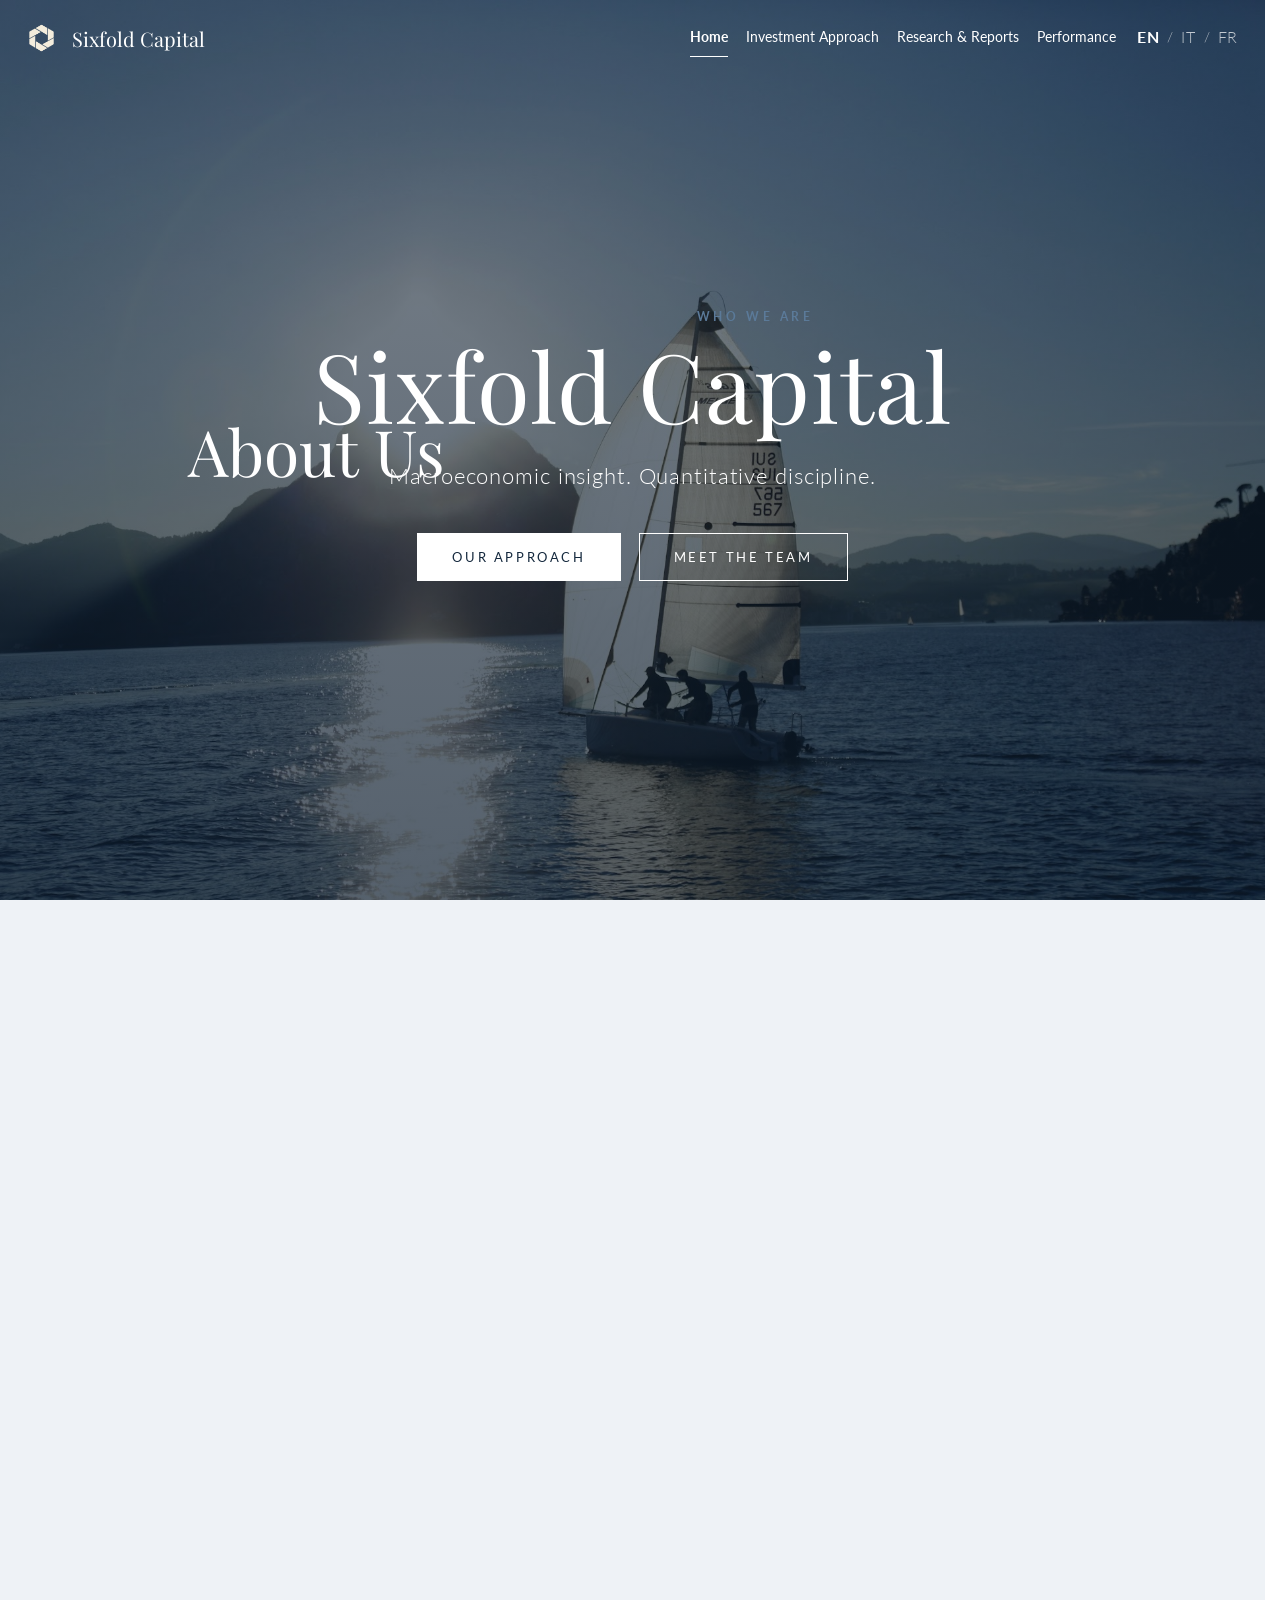
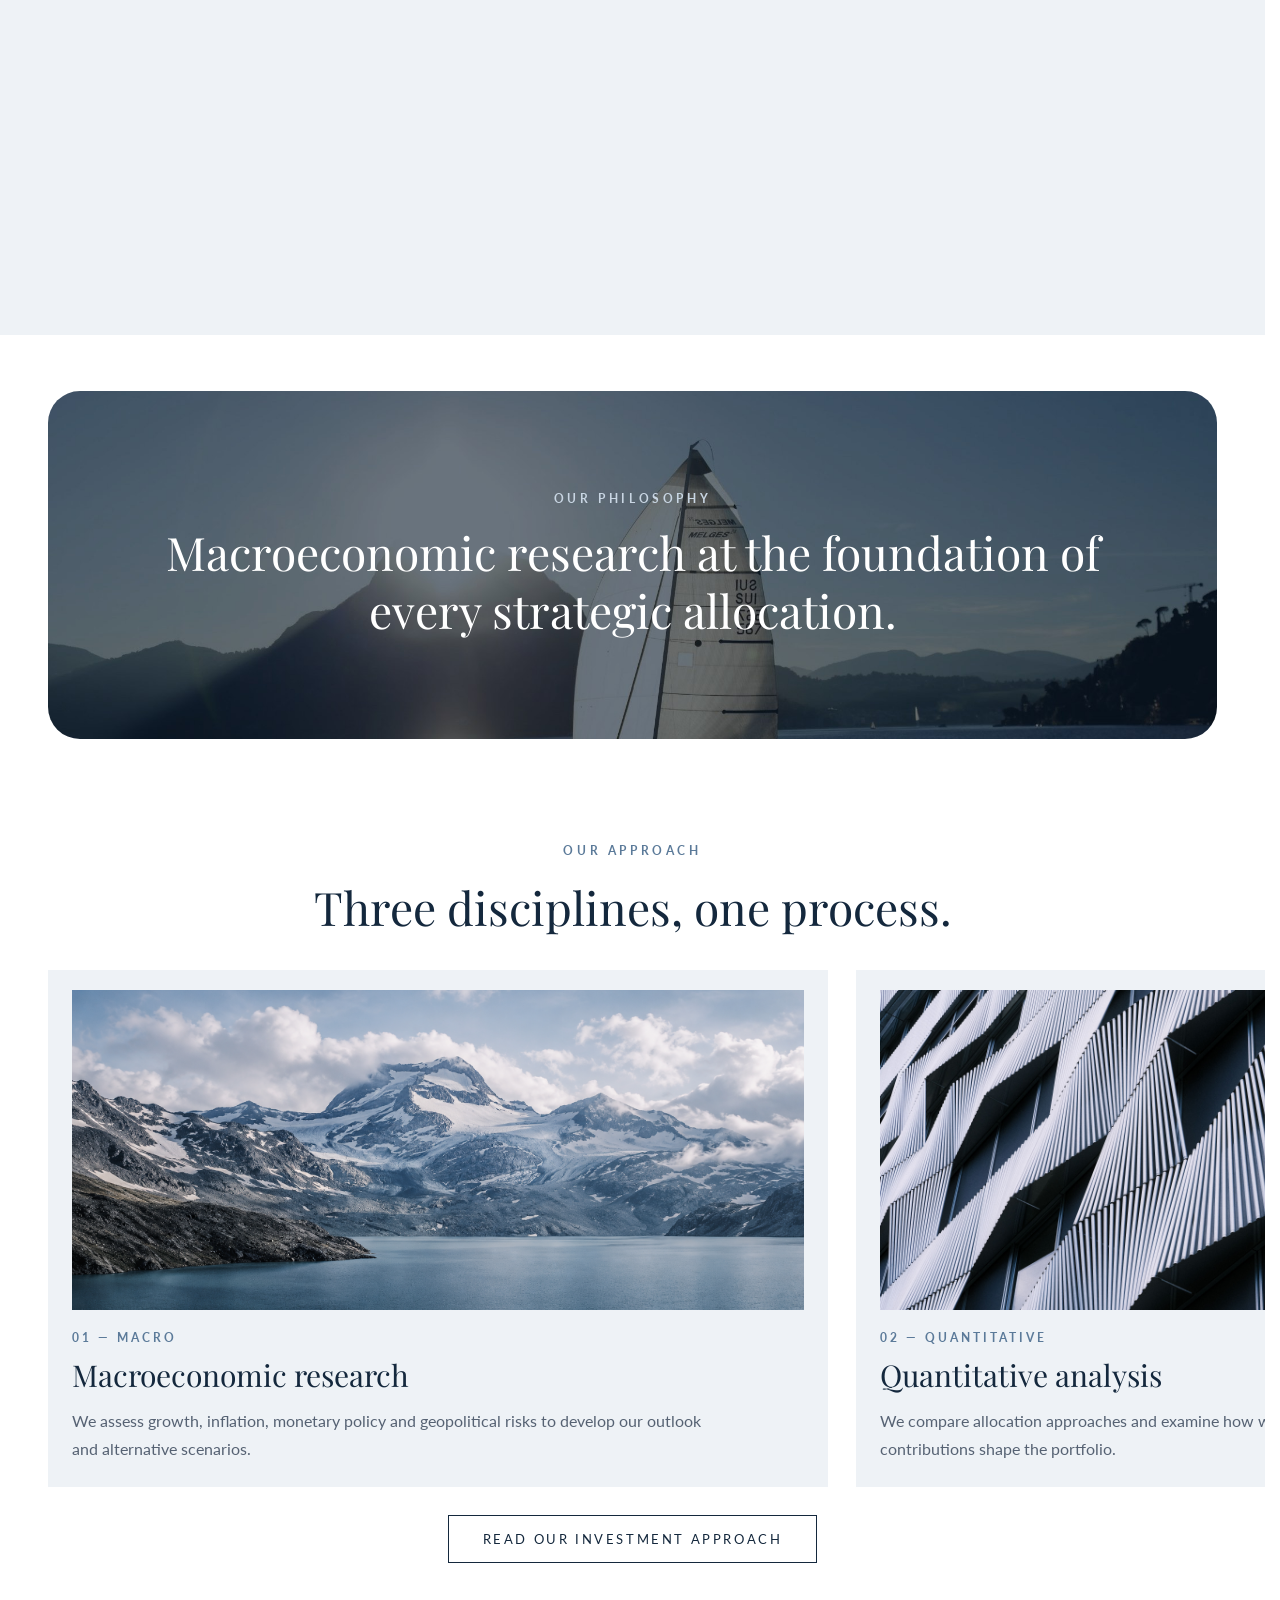
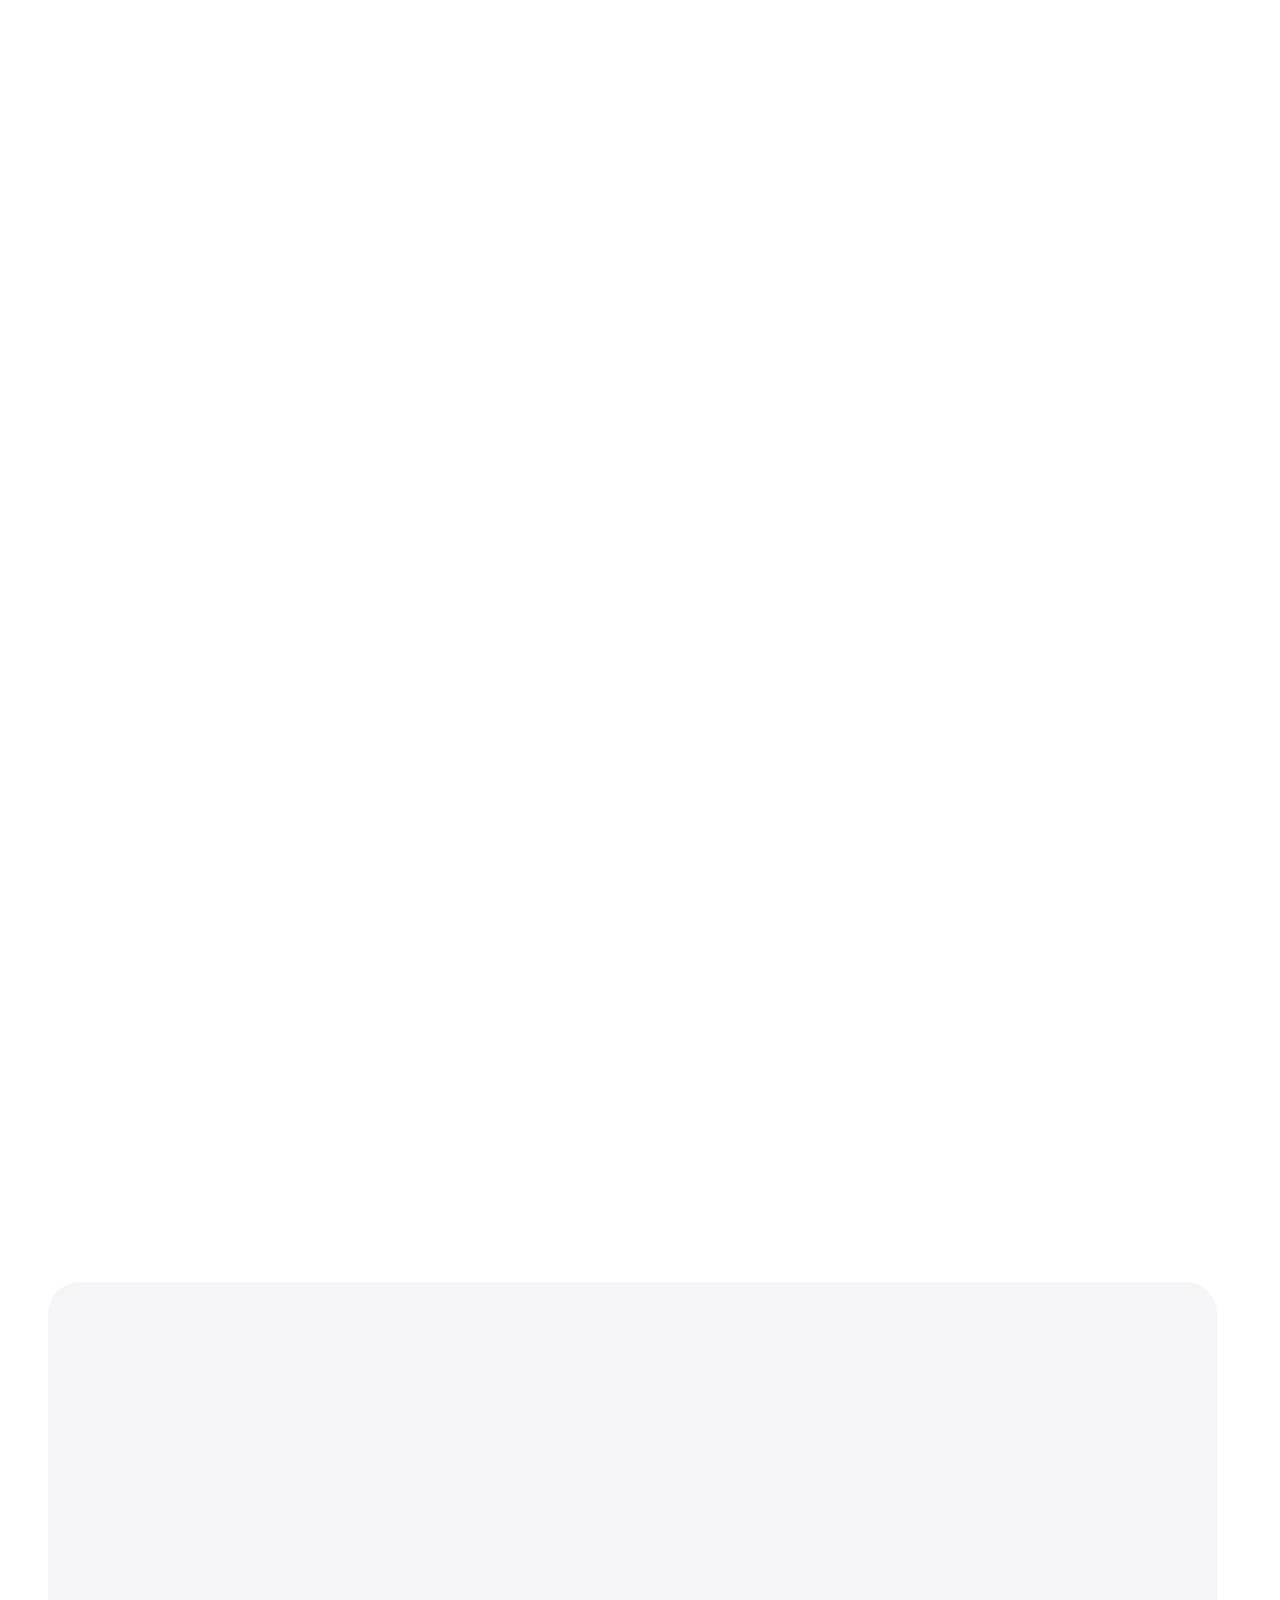
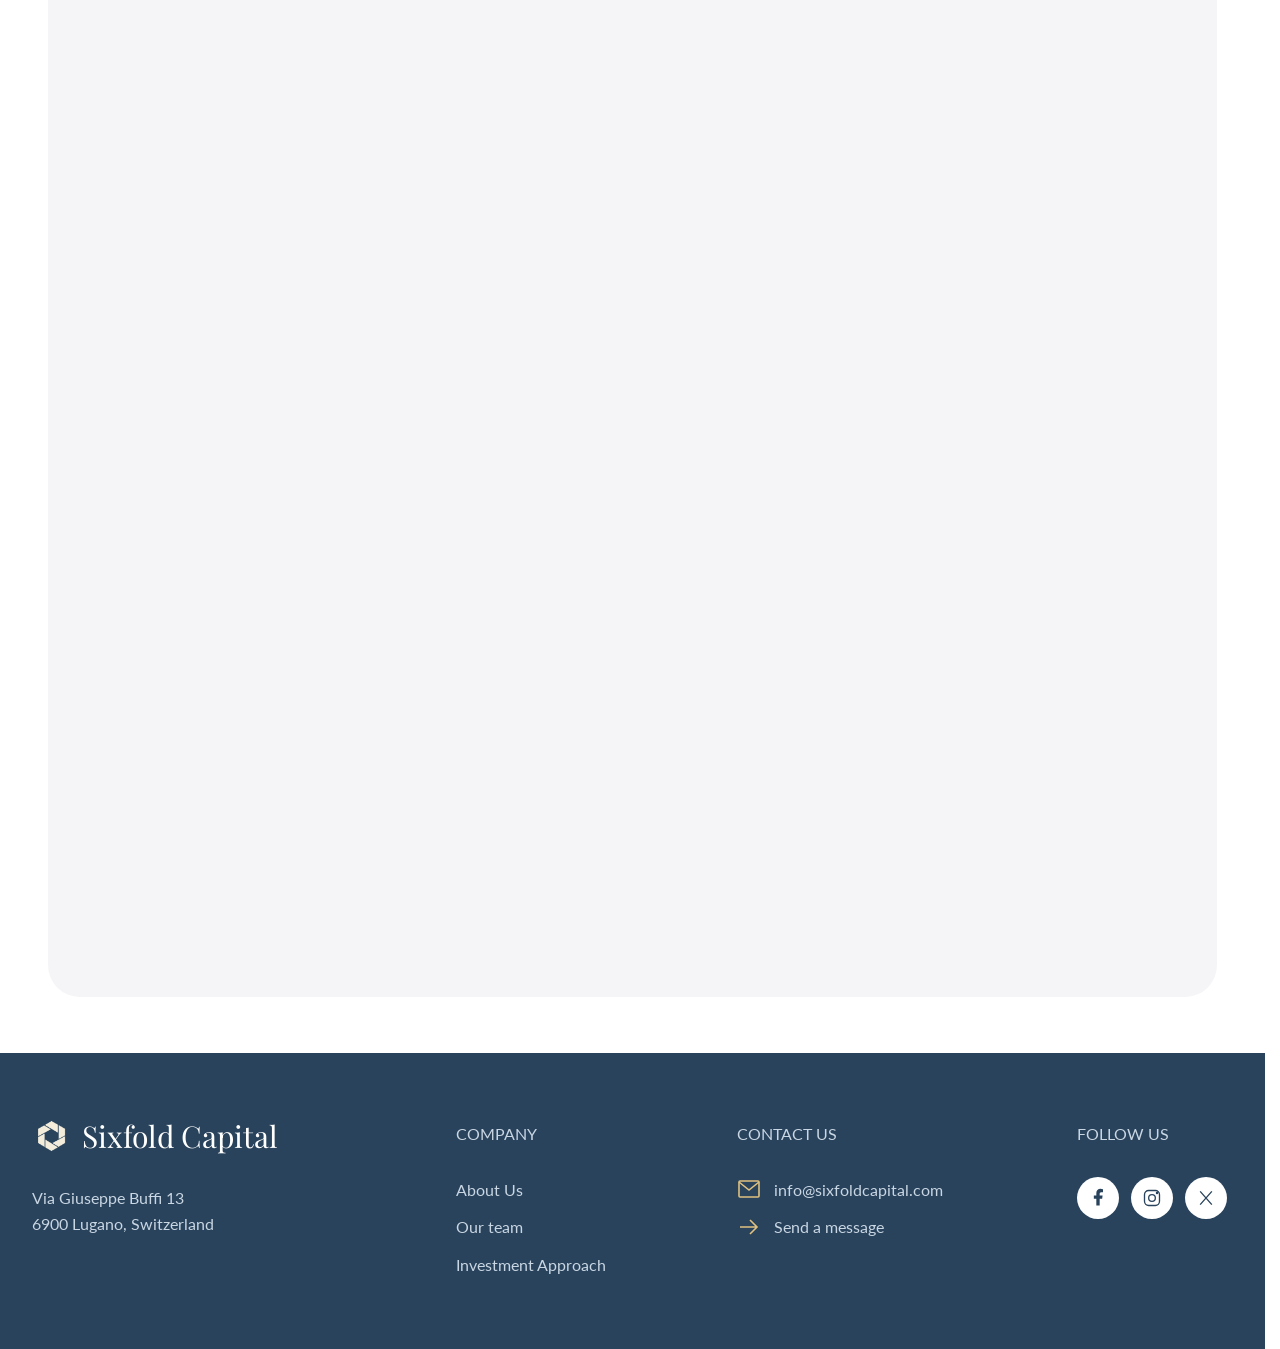
==== index.html @ f977065a "Publish Sixfold Capital website" ====
<!doctype html><html lang="en"><head><title>Sixfold Capital</title><meta charset="utf-8"><meta name="viewport" content="width=device-width,initial-scale=1">
<link href="https://fonts.googleapis.com/css2?family=Playfair+Display:wght@400;500&family=Lato:wght@300;400;700&display=swap" rel="stylesheet">
<style>
:root{--navy:#14283D;--navy2:#0E1E2F;--mist:#EEF2F6;--slate:#5B7A99;--ink:#1d2733;--mute:#566273}
*{box-sizing:border-box;margin:0;padding:0}body{font-family:Lato,sans-serif;color:var(--ink)}
nav{position:absolute;top:0;left:0;right:0;z-index:5;height:76px;display:flex;align-items:center;justify-content:space-between;padding:0 48px;color:#fff}
nav .brand{display:flex;align-items:center;gap:14px;font-family:'Playfair Display';font-size:22px}
nav .brand img{height:34px}
nav ul{display:flex;gap:34px;list-style:none;font-size:15px}nav li.on{font-weight:700;border-bottom:1px solid #fff;padding-bottom:3px}
.hero{height:100vh;min-height:760px;background:linear-gradient(rgba(14,30,47,.55),rgba(14,30,47,.70)),url(photo.jpg) center 60%/cover;display:flex;flex-direction:column;align-items:center;justify-content:center;color:#fff;text-align:center}
.hero h1{font-family:'Playfair Display';font-weight:400;font-size:96px;letter-spacing:.01em}
.hero p{font-size:22px;font-weight:300;margin-top:14px;letter-spacing:.04em}
.hero .btns{margin-top:44px;display:flex;gap:18px}
.btn{border:1px solid #fff;color:#fff;padding:15px 34px;font-size:13px;letter-spacing:.2em;text-transform:uppercase}
.btn.solid{background:#fff;color:var(--navy)}.btn.dark{border-color:var(--navy);color:var(--navy)}
.split{display:grid;grid-template-columns:1fr 1fr;min-height:620px}
.split .img{background:linear-gradient(rgba(14,30,47,.25),rgba(14,30,47,.45)),url(crop-split.jpg) center/cover;display:flex;align-items:center;justify-content:center}
.split .img h2{color:#fff;font-family:'Playfair Display';font-weight:400;font-size:64px}
.split .txt{background:var(--mist);padding:90px 80px;display:flex;flex-direction:column;justify-content:center}
.lead{font-size:22px;line-height:1.6;color:var(--navy)}.body{font-size:17px;line-height:1.8;color:var(--mute);margin-top:22px}
.label{font-size:12px;letter-spacing:.3em;text-transform:uppercase;color:var(--slate);font-weight:700;margin-bottom:18px}
.band{background:url(band-photo.jpg) center/cover;color:#fff;text-align:center;padding:150px 40px}
.band h2{font-family:'Playfair Display';font-weight:400;font-size:52px;max-width:980px;margin:0 auto;line-height:1.25}
.band .label{color:#c9d6e3}
.pillars{padding:120px 48px;text-align:center}
.pillars h2{font-family:'Playfair Display';font-weight:400;font-size:52px;color:var(--navy)}
.grid{display:grid;grid-template-columns:repeat(3,1fr);gap:32px;max-width:1240px;margin:64px auto 0;text-align:left}
.card .ph{aspect-ratio:4/3;background:#d9e1e9;display:flex;align-items:center;justify-content:center;color:#7b8ea3;font-size:13px;letter-spacing:.15em;text-transform:uppercase;border:1px dashed #9fb1c3}
.card .n{margin-top:26px;font-size:12px;letter-spacing:.25em;color:var(--slate);font-weight:700}
.card h3{font-family:'Playfair Display';font-weight:400;font-size:30px;color:var(--navy);margin:10px 0 12px}
.card p{font-size:16px;line-height:1.75;color:var(--mute)}
.team{background:#f5f5f7;padding:120px 48px}
.team h2{font-family:'Playfair Display';font-weight:400;font-size:52px;color:var(--navy);text-align:center}
.team .sub{text-align:center;max-width:760px;margin:20px auto 0;color:var(--mute);font-size:17px;line-height:1.7}
.tgrid{display:grid;grid-template-columns:1fr 1fr;gap:28px;max-width:1240px;margin:64px auto 0}
.m{display:grid;grid-template-columns:44% 56%;background:#29435C;color:#fff;min-height:300px}
.m .p{background:#c9d3dd center 20%/cover;display:flex;align-items:center;justify-content:center;color:#6d8096;font-size:12px;letter-spacing:.15em}
.m .i{padding:34px 30px;display:flex;flex-direction:column}
.m .r{font-size:11px;letter-spacing:.25em;color:#a9bcd0;text-transform:uppercase}
.m h4{font-family:'Playfair Display';font-weight:400;font-size:28px;margin:10px 0 auto}
.m .c{font-size:14px;color:#c9d6e3;line-height:1.8}
footer{background:var(--navy2);color:#9fb0c2;padding:40px 48px;display:flex;justify-content:space-between;font-size:13px}
.m .p.placeholder{background:#dce4ec;color:var(--slate);font-family:'Playfair Display',serif;font-size:46px;letter-spacing:.04em}
.m .c a{color:inherit;text-decoration:none;overflow-wrap:anywhere}
.m .c a:hover,.m .c a:focus-visible{text-decoration:underline}
.m .i{min-width:0}
@media(max-width:900px){.tgrid{grid-template-columns:1fr}}
@media(max-width:480px){.team{padding:64px 20px}.team h2{font-size:36px}.m{grid-template-columns:36% 64%;min-height:230px}.m .i{padding:24px 16px}.m h4{font-size:25px}.m .c{font-size:12px}}
.m h4{margin:10px 0 14px}.m .degree{font-size:15px;line-height:1.6;color:#c9d6e3;margin-bottom:auto;padding-bottom:24px}


.m .p[aria-label="Matteo Buttiglieri"]{position:relative;overflow:hidden}
.m .p[aria-label="Matteo Buttiglieri"]::before{content:"";position:absolute;inset:0;background:inherit;transform:scale(1.04)}

html{scroll-behavior:smooth}
nav a{color:inherit;text-decoration:none;display:inline-block;padding:8px 0;transition:opacity .18s}
nav a:hover{opacity:.75}
nav a:focus-visible,.btn:focus-visible{outline:2px solid currentColor;outline-offset:5px}
.btn{display:inline-block;text-decoration:none;cursor:pointer;transition:background-color .18s,color .18s}
.btn:hover{background:#dce4ec;color:var(--navy);border-color:#dce4ec}
@media(prefers-reduced-motion:reduce){html{scroll-behavior:auto}}
</style><link rel="stylesheet" href="site-shared.css?v=34"></head><body class="home-page">
<nav><div class="brand"><img src="sixfold-symbol-ivory.png">Sixfold Capital</div><ul><li class="on"><a href="#home">Home</a></li><li><a href="investment-approach.html">Investment Approach</a></li><li><a href="research-reports.html">Research &amp; Reports</a></li><li><a href="performance.html">Performance</a></li><li class="language-item"><div class="language-switcher" role="group" aria-label="Language"><button type="button" data-language="en" lang="en" aria-label="English" aria-pressed="true">EN</button><span aria-hidden="true">/</span><button type="button" data-language="it" lang="it" aria-label="Italiano" aria-pressed="false">IT</button><span aria-hidden="true">/</span><button type="button" data-language="fr" lang="fr" aria-label="Français" aria-pressed="false">FR</button></div></li></ul></nav>
<div class="hero" id="home"><h1 class="hero-title">Sixfold Capital</h1><p>Macroeconomic insight. Quantitative discipline.</p><div class="btns"><a class="btn solid" href="#approach">Our approach</a><a class="btn" href="#team">Meet the team</a></div></div>
<div class="split" id="about"><div class="img"><h2>About Us</h2></div><div class="txt"><div class="label">Who we are</div><p class="lead">Sixfold Capital brings together a team of six with a shared commitment to rigorous research and disciplined portfolio construction.</p><p class="body">We combine macroeconomic insight with quantitative analysis to develop a global multi-asset approach. Economic reasoning guides the exposures we consider, while portfolio analysis helps us assess diversification, correlations and contributions to risk.</p></div></div>
<div class="band"><div class="label">Our philosophy</div><h2>Macroeconomic research at the foundation of every strategic allocation.</h2></div>
<div class="pillars" id="approach"><div class="label">Our approach</div><h2>Three disciplines, one process.</h2><div class="grid">
<div class="card"><div class="ph"><img src="macroeconomic-research.png" alt="Snow-covered mountains above an alpine lake" width="1881" height="836" style="object-position:center"></div><div class="n">01 — MACRO</div><h3>Macroeconomic research</h3><p>We assess growth, inflation, monetary policy and geopolitical risks to develop our outlook and alternative scenarios.</p></div>
<div class="card"><div class="ph"><img src="quantitative-analysis.jpg" alt="Geometric lines of a modern building facade" width="6240" height="4160" style="object-position:center"></div><div class="n">02 — QUANTITATIVE</div><h3>Quantitative analysis</h3><p>We compare allocation approaches and examine how weights, correlations and risk contributions shape the portfolio.</p></div>
<div class="card"><div class="ph"><img src="diversification-risk.png" alt="Steel bridge arch and suspension cables against the sky" width="1536" height="1024" style="object-position:center"></div><div class="n">03 — RISK</div><h3>Diversification &amp; risk</h3><p>We evaluate exposures across asset classes and regions, and the conditions in which diversification may weaken.</p></div></div>
<div style="margin-top:56px"><a class="btn dark" href="investment-approach.html">Read our investment approach</a></div></div>
<div class="team" id="team"><div class="label" style="text-align:center">Our team</div><h2>Six perspectives. One discipline.</h2><p class="sub">We work collaboratively across economic research, portfolio construction and risk analysis.</p><div class="tgrid">
<div class="m"><div class="p" role="img" aria-label="Matteo Buttiglieri" style="background-image:url(matteo-buttiglieri.jpg?v=2)"></div><div class="i"><h4>Matteo Buttiglieri</h4><p class="degree">Master in Quantitative Finance</p><div class="c"><a href="mailto:matteo.buttiglieri@usi.ch">matteo.buttiglieri@usi.ch</a><br><a href="https://www.linkedin.com/in/matteo-buttiglieri/" target="_blank" rel="noopener noreferrer" aria-label="Matteo Buttiglieri on LinkedIn (opens in a new tab)">LinkedIn ↗</a></div></div></div>
<div class="m"><div class="p" role="img" aria-label="Mattia Molteni" style="background-image:url(mattia-molteni.jpg)"></div><div class="i"><h4>Mattia Molteni</h4><p class="degree">Master in Quantitative Finance</p><div class="c"><a href="mailto:mattia.molteni@usi.ch">mattia.molteni@usi.ch</a><br><a href="https://www.linkedin.com/in/mattia-molteni-6b993a399/" target="_blank" rel="noopener noreferrer" aria-label="Mattia Molteni on LinkedIn (opens in a new tab)">LinkedIn ↗</a></div></div></div>
<div class="m"><div class="p" role="img" aria-label="Federico Rigoni" style="background-image:url(federico-rigoni.jpg)"></div><div class="i"><h4>Federico Rigoni</h4><p class="degree">Master in Banking and Finance</p><div class="c"><a href="mailto:federico.rigoni@usi.ch">federico.rigoni@usi.ch</a></div></div></div>
<div class="m"><div class="p" role="img" aria-label="Davide Sordelli" style="background-image:url(davide-sordelli.jpg)"></div><div class="i"><h4>Davide Sordelli</h4><p class="degree">Master in Banking and Finance</p><div class="c"><a href="mailto:davide.sordelli@usi.ch">davide.sordelli@usi.ch</a></div></div></div>
<div class="m"><div class="p placeholder" aria-label="Portrait of Elena Trombini to be added"><span>ET</span></div><div class="i"><h4>Elena Trombini</h4><p class="degree">Master in Digital Finance</p><div class="c"><a href="mailto:elena.trombini@usi.ch">elena.trombini@usi.ch</a><br><a href="https://www.linkedin.com/in/elena-trombini-b59a7b319/" target="_blank" rel="noopener noreferrer" aria-label="Elena Trombini on LinkedIn (opens in a new tab)">LinkedIn ↗</a></div></div></div>
<div class="m"><div class="p" role="img" aria-label="Sabrina Virgillito" style="background-image:url(sabrina-virgillito.jpg)"></div><div class="i"><h4>Sabrina Virgillito</h4><p class="degree">Master in Quantitative Finance</p><div class="c"><a href="mailto:sabrina.virgillito@usi.ch">sabrina.virgillito@usi.ch</a><br><a href="https://www.linkedin.com/in/sabrina-virgillito-b2337025b/" target="_blank" rel="noopener noreferrer" aria-label="Sabrina Virgillito on LinkedIn (opens in a new tab)">LinkedIn ↗</a></div></div></div>
</div></div>
<footer class="site-footer"><div class="footer-identity"><div class="footer-brand"><img src="sixfold-symbol-ivory.png" alt="" width="38" height="38"><span>Sixfold Capital</span></div><p>Via Giuseppe Buffi 13<br>6900 Lugano, Switzerland</p></div><div class="footer-company"><h2>Company</h2><ul><li><a href="index.html#about">About Us</a></li><li><a href="index.html#team">Our team</a></li><li><a href="investment-approach.html">Investment Approach</a></li></ul></div><div class="footer-contact"><h2>Contact us</h2><ul><li><a href="mailto:info@sixfoldcapital.com"><svg viewBox="0 0 24 24" aria-hidden="true" fill="none" stroke="currentColor" stroke-width="1.6"><rect x="2" y="4" width="20" height="16" rx="1"/><path d="m2 5 10 8L22 5"/></svg><span>info@sixfoldcapital.com</span></a></li><li><a href="contact.html"><svg viewBox="0 0 24 24" aria-hidden="true" fill="none" stroke="currentColor" stroke-width="1.6"><path d="M3 12h17m-7-7 7 7-7 7"/></svg><span>Send a message</span></a></li></ul></div><div class="footer-socials"><h2>Follow us</h2><div class="social-links"><a href="https://www.facebook.com/" target="_blank" rel="noopener noreferrer" aria-label="Facebook"><svg viewBox="0 0 24 24" aria-hidden="true" fill="currentColor"><path d="M14 21v-8h3l.5-4H14V7c0-1 .3-2 2-2h2V1.4A26 26 0 0 0 15 1c-3 0-5 2-5 5v3H7v4h3v8z"/></svg></a><a href="https://www.instagram.com/" target="_blank" rel="noopener noreferrer" aria-label="Instagram"><svg viewBox="0 0 24 24" aria-hidden="true" fill="none" stroke="currentColor" stroke-width="1.6"><rect x="3" y="3" width="18" height="18" rx="5"/><circle cx="12" cy="12" r="4"/><circle cx="18" cy="6" r=".7" fill="currentColor"/></svg></a><a href="https://x.com/" target="_blank" rel="noopener noreferrer" aria-label="X"><svg viewBox="0 0 24 24" aria-hidden="true" fill="none" stroke="currentColor" stroke-width="1.6"><path d="m5 4 14 16M19 4 5 20"/></svg></a></div></div></footer>
<script src="navigation.js?v=10" defer></script><script src="hero-morph.js?v=4" defer></script><script src="approach-scroll.js?v=5" defer></script><script src="languages.js?v=3" defer></script></body></html>
---- site-shared.css ----
/* Shared navigation and responsive layout */
html{scrollbar-gutter:stable}
body>nav{position:absolute;inset:0 0 auto;min-height:76px;height:auto;display:flex;align-items:center;justify-content:space-between;gap:28px;padding:0 48px;color:#fff;z-index:5}
body>nav .brand{display:flex;align-items:center;gap:14px;font-family:'Playfair Display',serif;font-size:22px;white-space:nowrap}
body>nav .brand img{height:34px;width:auto}
body>nav ul{display:flex;align-items:center;gap:34px;list-style:none;font-size:15px}
body>nav li{border-bottom:1px solid transparent;padding-bottom:3px}
body>nav li.on{border-bottom-color:#fff;font-weight:700}
body>nav a{display:inline-block;padding:8px 0;color:inherit;text-decoration:none}
body>nav a:hover{opacity:.75}
.approach-copy h2,.approach-copy h3{font-family:'Playfair Display',serif;font-weight:400;color:var(--navy);margin:32px 0 16px;font-size:32px}
.approach-copy p,.approach-copy li{font-size:17px;line-height:1.8;color:var(--mute)}
.approach-copy p{margin:16px 0}.approach-copy ul,.approach-copy ol{padding-left:24px}.approach-copy .actions{margin-top:32px}.approach-copy a{color:var(--navy)}
@media(max-width:1100px){body>nav{position:relative;inset:auto;background:var(--navy);padding:20px 24px;flex-wrap:wrap}body>nav ul{flex-wrap:wrap;gap:12px 24px}footer{padding:32px 24px;flex-direction:column;gap:16px}}
@media(max-width:900px){body.home-page .hero{min-height:560px;height:calc(100svh - 140px);padding:72px 24px}body.home-page .hero h1{font-size:clamp(44px,9vw,80px)}body.home-page .hero p{font-size:19px}body.home-page .split{grid-template-columns:1fr}body.home-page .split .img{min-height:320px}body.home-page .split .txt{padding:48px 28px}body.home-page .grid{grid-template-columns:1fr}body.home-page .pillars,body.home-page .band{padding:64px 24px}body.home-page .band h2,body.home-page .pillars h2{font-size:38px}}
@media(max-width:480px){body.home-page .hero .btns{flex-direction:column}body>nav ul{font-size:14px;gap:8px 18px}}

/* Transparent navigation over the hero at every screen width. */
body>nav{background:transparent;box-shadow:none}
@media(max-width:1100px){body>nav{position:absolute;inset:0 0 auto;background:transparent}body .hero,body.home-page .hero{padding-top:200px;min-height:560px}}
@media(max-width:480px){body .hero,body.home-page .hero{padding-top:240px;min-height:620px}}

footer{background:#29435C;color:#c9d6e3}

/* Fixed desktop photograph; content scrolls naturally over it. */
body.home-page .hero{background-attachment:fixed;background-size:cover;background-repeat:no-repeat}
body.home-page>nav{position:absolute;background:transparent;z-index:50}
body.home-page #approach,body.home-page #team{scroll-margin-top:var(--nav-height,100px)}
body.home-page .split,body.home-page .pillars{background:#fff}
@media(hover:none),(pointer:coarse),(max-width:900px){body.home-page .hero{background-attachment:scroll;height:100svh;min-height:620px}}
@media(prefers-reduced-motion:reduce){body.home-page .hero{background-attachment:scroll}body.home-page>nav{transition:none}}


/* Coordinated entrance, with no changes to layout geometry. */
.home-page .hero>h1,.home-page .hero>p,.home-page .hero>.btns{animation:soft-entrance 1000ms cubic-bezier(.22,1,.36,1) both}
.home-page .hero>h1{animation-delay:200ms}
.home-page .hero>p{animation-delay:450ms}
.home-page .hero>.btns{animation-delay:700ms}
@keyframes soft-entrance{from{opacity:0;transform:translateY(8px)}to{opacity:1;transform:translateY(0)}}
.reveal-pending{opacity:0;transform:translateY(8px)}
.reveal-visible{animation:soft-entrance 650ms cubic-bezier(.22,1,.36,1) both}
@media(prefers-reduced-motion:reduce){.home-page .hero>h1,.home-page .hero>p,.home-page .hero>.btns,.reveal-visible{animation:none}.reveal-pending{opacity:1;transform:none}}


/* Scroll scene: progressive enhancement keeps the static layout as fallback. */
.hero-scene{position:relative;background:var(--mist)}
.scene-stage{position:relative}
body.scene-enabled .hero-scene{height:calc(var(--stage-height) + var(--scene-travel))}
body.scene-enabled .scene-stage{position:sticky;top:0;height:var(--stage-height);overflow:hidden;isolation:isolate}
body.scene-enabled .scene-stage .hero{position:absolute;inset:0;height:100%;min-height:0;background:none;z-index:2}
body.scene-enabled .scene-stage .split{position:absolute;left:0;top:50%;transform:translateY(-50%);width:100%;min-height:0;height:min(620px,85%);background:none;z-index:1}
body.scene-enabled .scene-stage .split .img{background:none}
body.scene-enabled .scene-stage .split .txt{background:transparent;padding:48px 64px}
body.scene-enabled .hero>h1,body.scene-enabled .hero>p,body.scene-enabled .hero>.btns{filter:opacity(var(--hero-visibility,1))}
body.scene-enabled .split .img h2,body.scene-enabled .split .txt>*{opacity:var(--reveal,0);transform:translateY(calc((1 - var(--reveal,0)) * 8px))}
.scene-photo{position:absolute;top:0;left:0;overflow:hidden;pointer-events:none;z-index:0;contain:layout paint}
.scene-photo img{position:absolute;max-width:none;max-height:none}
.scene-photo::after{content:"";position:absolute;inset:0;background:linear-gradient(rgba(14,30,47,var(--veil-top,.55)),rgba(14,30,47,var(--veil-bottom,.70)))}
@media(max-width:900px){body.scene-enabled .scene-stage .split{height:auto;grid-template-columns:1fr}body.scene-enabled .scene-stage .split .img{height:220px;min-height:220px}body.scene-enabled .scene-stage .split .img h2{font-size:42px}body.scene-enabled .scene-stage .split .txt{padding:28px 24px}body.scene-enabled .scene-stage .split .lead{font-size:18px;line-height:1.5}body.scene-enabled .scene-stage .split .body{font-size:15px;line-height:1.65;margin-top:14px}}
@media(prefers-reduced-motion:reduce){.scene-photo{display:none}}

/* Approach: native swipe on touch, a pinned horizontal track on desktop. */
.home-page .pillars{padding:0;text-align:center;background:#fff}
.approach-stage{padding:48px 0 36px;background:#fff;overflow:hidden}
.approach-stage>.label,.approach-stage>h2{padding:0 24px}
.home-page .approach-stage>h2{font-size:clamp(30px,3.6vw,52px)}
.home-page .pillars .grid{display:flex;gap:28px;max-width:none;margin:32px 0 0;padding:0 48px;overflow-x:auto;scroll-snap-type:x mandatory;scrollbar-width:thin;text-align:left}
.home-page .pillars .card{flex:0 0 min(62vw,780px);scroll-snap-align:center;background:var(--mist);padding:20px 24px 24px;min-width:0}
.home-page .pillars .card .ph{aspect-ratio:16/7;background:#dce4ec;border:0;color:var(--slate)}
.home-page .pillars .card .n{margin-top:20px}
.home-page .pillars .card h3{font-size:30px}
.home-page .pillars .card p{max-width:650px}
.approach-stage>.approach-link{margin-top:28px!important}
.approach-pinned{height:calc(var(--approach-height) + var(--approach-distance))}
.approach-pinned .approach-stage{position:sticky;top:0;height:var(--approach-height)}
.home-page .approach-pinned .grid{overflow:visible;scroll-snap-type:none;will-change:transform}
@media(max-width:900px),(pointer:coarse){.home-page .pillars{padding:0}.approach-stage{padding:48px 0}.home-page .pillars .grid{padding:0 24px;gap:18px}.home-page .pillars .card{flex-basis:85%;padding:16px 18px 24px}.home-page .pillars .card .ph{aspect-ratio:4/3}.home-page .pillars .card h3{font-size:27px}.approach-stage>.approach-link{padding:0 24px}.approach-link .btn{letter-spacing:.12em;padding:15px 20px}}
@media(prefers-reduced-motion:reduce){.home-page .pillars .grid{display:grid;grid-template-columns:repeat(3,minmax(0,1fr));overflow:visible;transform:none!important}.home-page .pillars .card{width:auto}.home-page .pillars .card .ph{aspect-ratio:4/3}.home-page .pillars .card h3{font-size:26px}}
@media(prefers-reduced-motion:reduce) and (max-width:900px){.home-page .pillars .grid{grid-template-columns:1fr}}

/* Replace placeholder contents with an img; the reserved frame stays stable. */
.home-page .pillars .card .ph{overflow:hidden}.home-page .pillars .card .ph img{width:100%;height:100%;object-fit:cover;display:block}




/* Philosophy as an inset rounded image card. */
body.home-page>.band{width:calc(100% - 96px);max-width:1240px;margin:56px auto;border-radius:32px;overflow:hidden;padding:100px 64px;background-size:cover;background-position:center}
body.home-page>.band h2{font-size:clamp(30px,3.6vw,48px);max-width:1040px}
@media(max-width:900px){body.home-page>.band{width:calc(100% - 48px);margin:36px auto;padding:72px 32px;border-radius:26px}}
@media(max-width:480px){body.home-page>.band{width:calc(100% - 32px);margin:28px auto;padding:56px 24px;border-radius:22px}}

/* Team follows the rounded, inset Philosophy card. */
body.home-page>.team{width:calc(100% - 96px);max-width:1240px;margin:56px auto;border-radius:32px;padding:72px 40px;overflow:hidden}
body.home-page>.team .m{border-radius:20px;overflow:hidden}
@media(max-width:900px){body.home-page>.team{width:calc(100% - 48px);margin:36px auto;border-radius:26px;padding:56px 28px}}
@media(max-width:480px){body.home-page>.team{width:calc(100% - 32px);margin:28px auto;border-radius:22px;padding:40px 16px}body.home-page>.team .m{border-radius:16px}}

/* Spacious reference-style footer. */
body>footer.site-footer{display:grid;grid-template-columns:1.6fr 1fr 1.25fr .65fr;gap:40px;width:100%;max-width:none;margin:24px 0 0;padding:64px max(32px,calc((100% - 1320px)/2)) 72px;border-radius:0;background:#29435C;color:#c9d6e3;align-items:start;font:400 16px/1.6 Lato,sans-serif;}
.site-footer .footer-brand{display:flex;align-items:center;gap:12px;font-family:'Playfair Display',serif;font-size:30px;color:#fff;line-height:1.2;white-space:nowrap}
.site-footer .footer-brand img{width:38px;height:38px;filter:none;opacity:1}
.site-footer .footer-identity>p{margin:30px 0 0;font:inherit;letter-spacing:normal}
.site-footer h2,.site-footer .footer-socials h2{margin:4px 0 30px;font:inherit;letter-spacing:normal;text-transform:uppercase;color:inherit}
.site-footer ul{list-style:none;padding:0;margin:0;display:grid;gap:12px}
.site-footer a{color:inherit;text-decoration:none}
.site-footer a:hover{color:#fff}
.site-footer a:focus-visible{outline:2px solid #dfc180;outline-offset:5px}
.site-footer .footer-contact a{display:flex;align-items:center;gap:13px;font-weight:400;overflow-wrap:anywhere}
.footer-contact svg{width:24px;height:24px;flex-shrink:0;color:#dfc180}
.site-footer .social-links{display:flex;gap:12px;margin:0;flex-wrap:wrap}
.site-footer .social-links a{display:flex;align-items:center;justify-content:center;width:42px;height:42px;padding:11px;background:#fff;color:#29435C;border-radius:50%;transition:background .2s}
.site-footer .social-links a:hover{background:#dfc180;color:#29435C}
.social-links svg{display:block;width:100%;height:100%}
#about{scroll-margin-top:32px}
@media(max-width:1100px){body>footer.site-footer{grid-template-columns:1.3fr 1fr;gap:40px 48px;padding:48px 32px}}
@media(max-width:600px){body>footer.site-footer{grid-template-columns:1fr;gap:32px;padding:40px 24px}.site-footer h2,.site-footer .footer-socials h2{margin-bottom:16px}.site-footer .footer-brand{font-size:28px}.site-footer .footer-identity>p{margin-top:20px}}

/* Compact language selector, following Performance. */
body>nav ul{gap:clamp(16px,2.1vw,30px)}
body>nav .language-item{padding-bottom:3px;flex-shrink:0}
.language-switcher{display:flex;align-items:center;gap:5px;white-space:nowrap;color:#fff}
.language-switcher button{appearance:none;border:0;background:none;color:inherit;font:300 16px Lato,sans-serif;letter-spacing:.04em;padding:10px 3px;cursor:pointer;opacity:.72}
.language-switcher button[aria-pressed="true"]{font-weight:700;opacity:1}
.language-switcher button:hover{opacity:1}
.language-switcher button:focus-visible{outline:2px solid currentColor;outline-offset:2px;border-radius:2px}
.language-switcher span{opacity:.65;font-weight:300}
@media(min-width:1101px) and (max-width:1350px){body>nav{padding-left:24px;padding-right:24px;gap:20px}body>nav ul{gap:18px;font-size:14px}body>nav .brand{font-size:20px}}
@media(max-width:1100px){body>nav ul{gap:8px 20px}body>nav .language-item{margin-left:auto}}
@media(max-width:600px){body>nav{gap:12px}body>nav ul{width:100%;gap:4px 16px;font-size:13px}.language-switcher button{font-size:14px}body>nav .language-item{margin-left:0}}
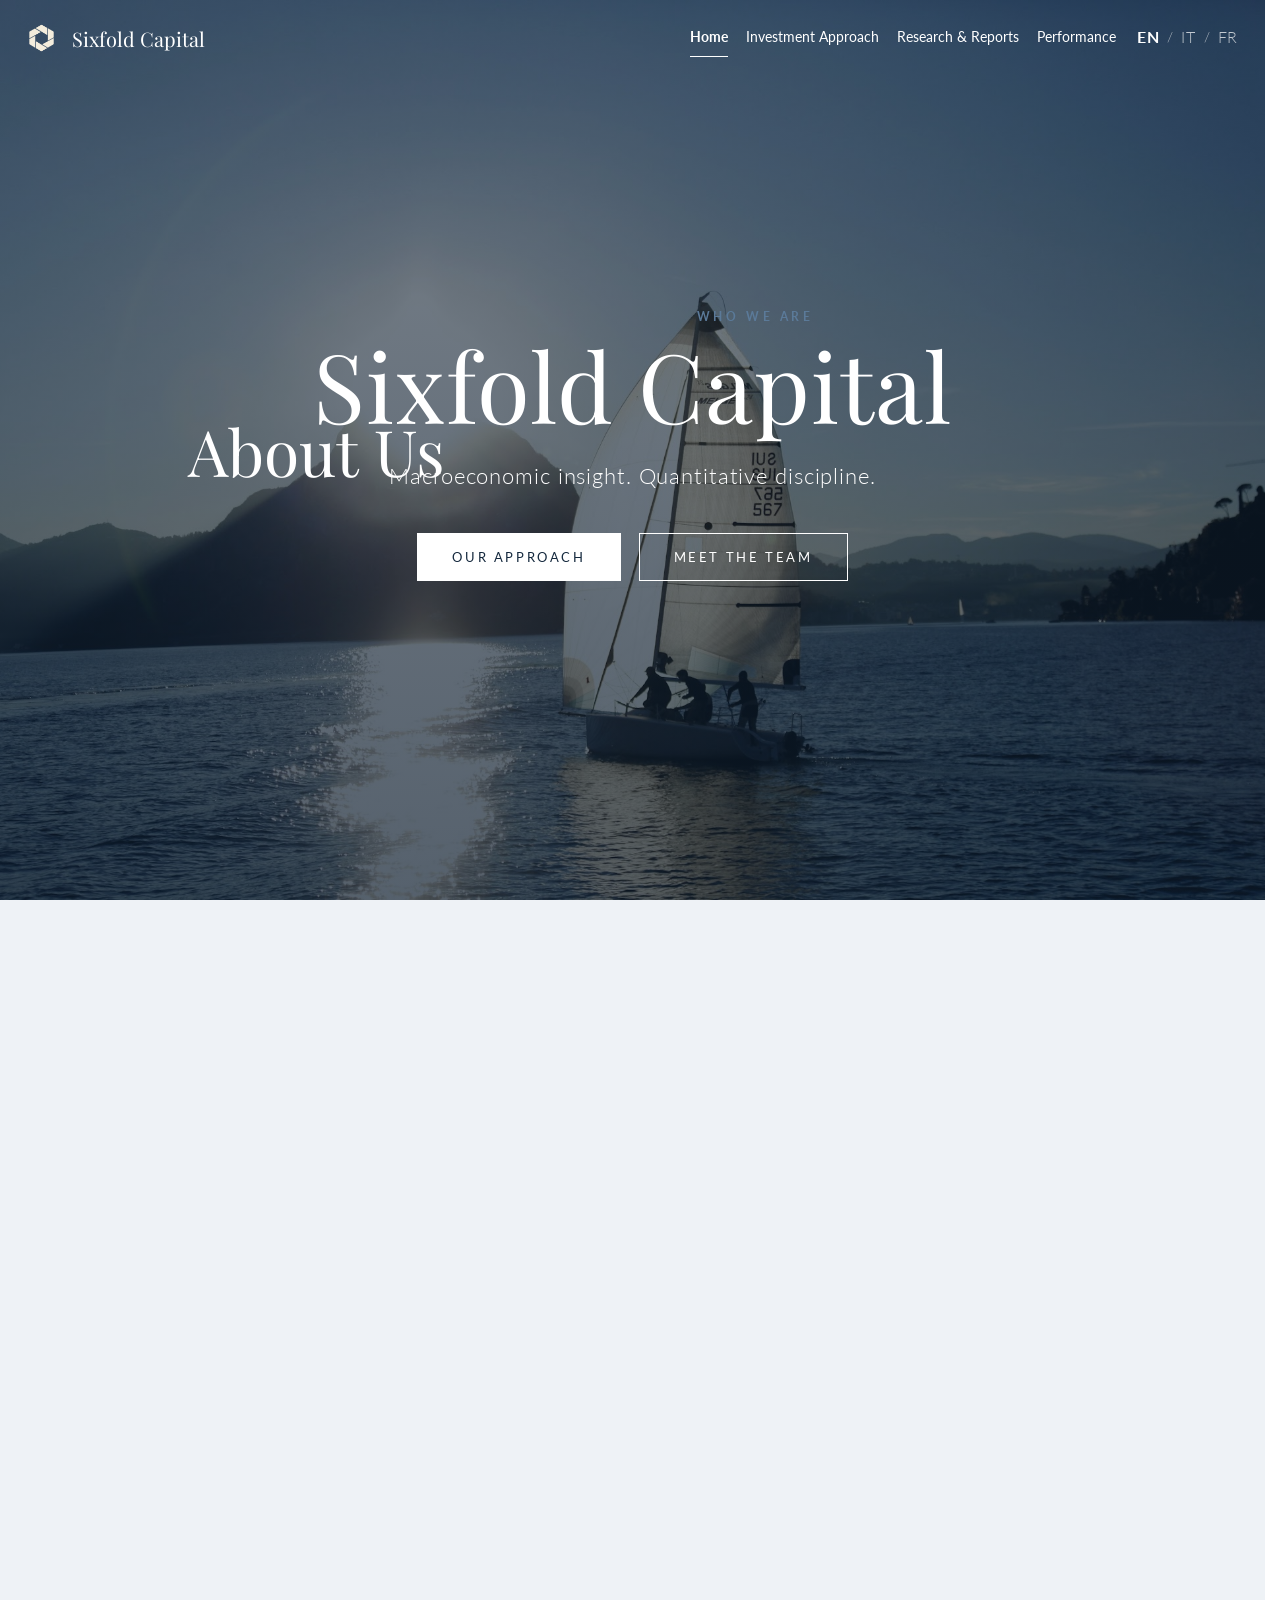
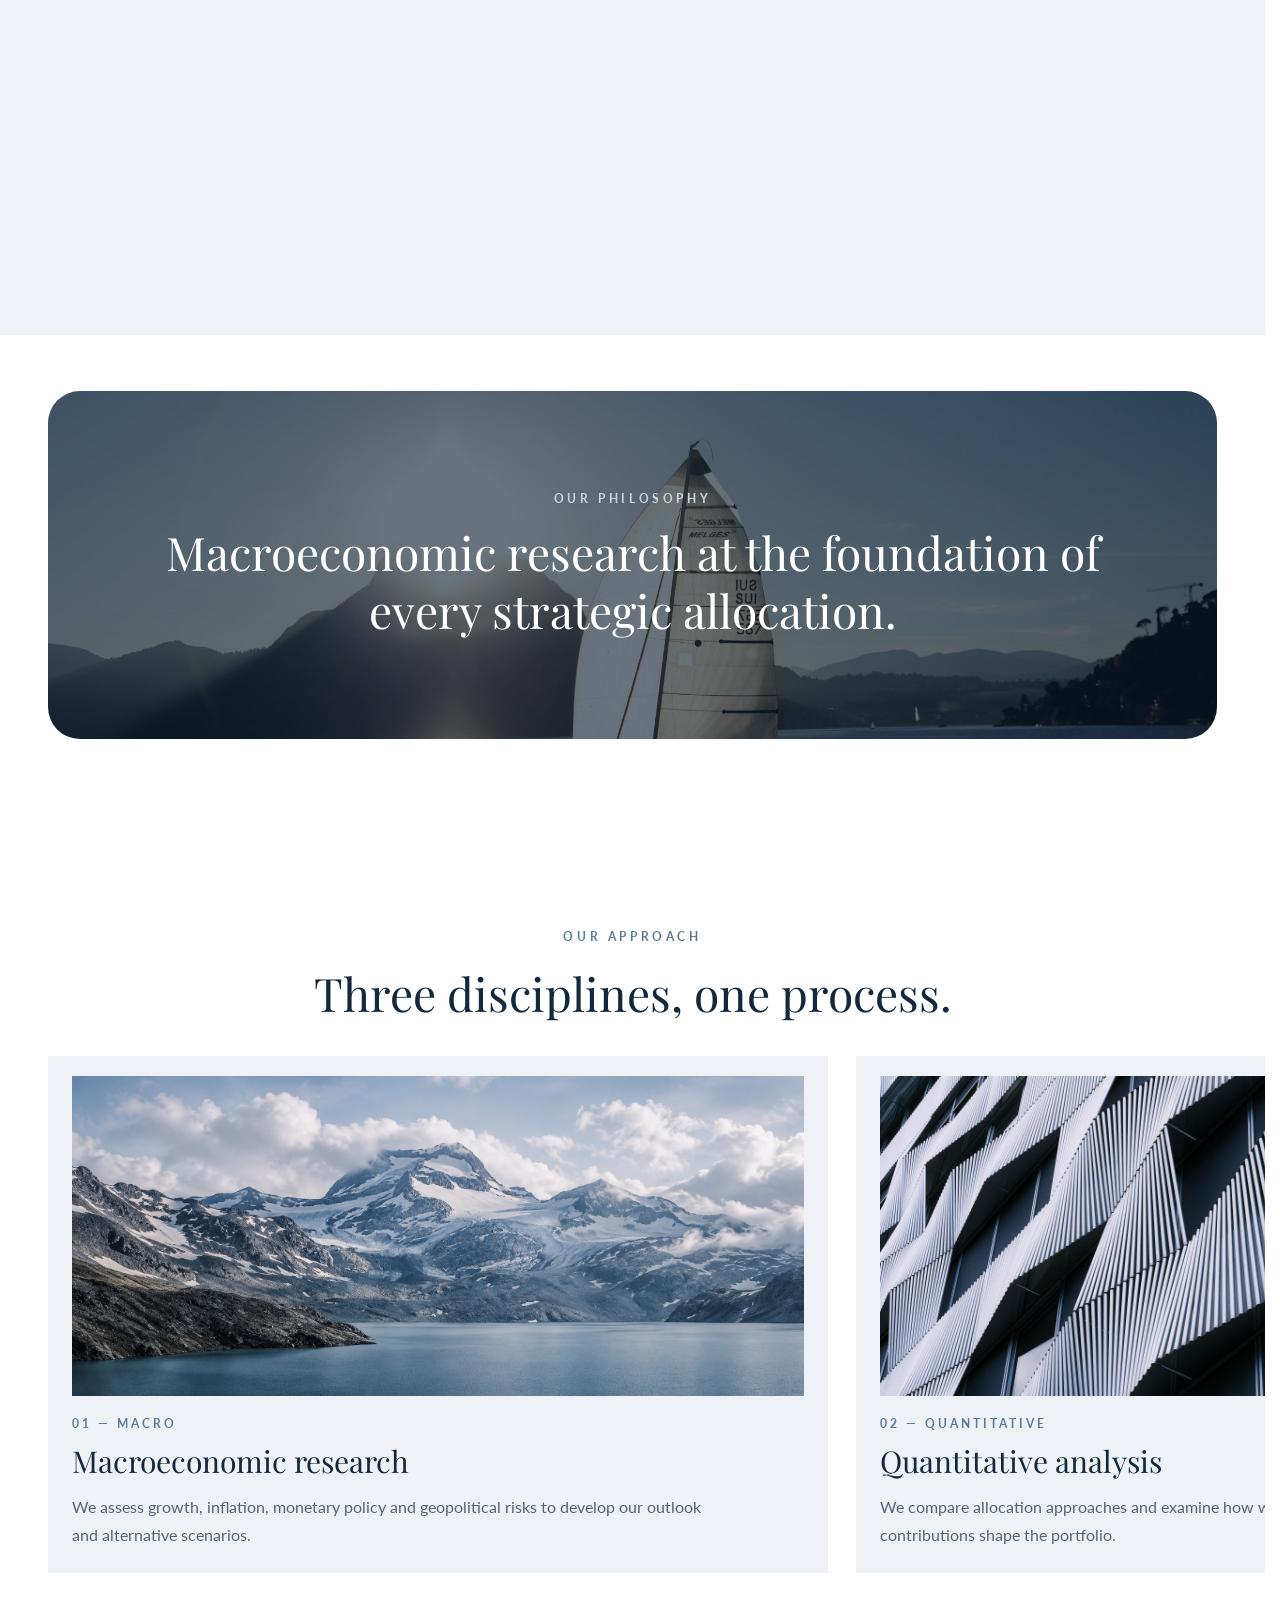
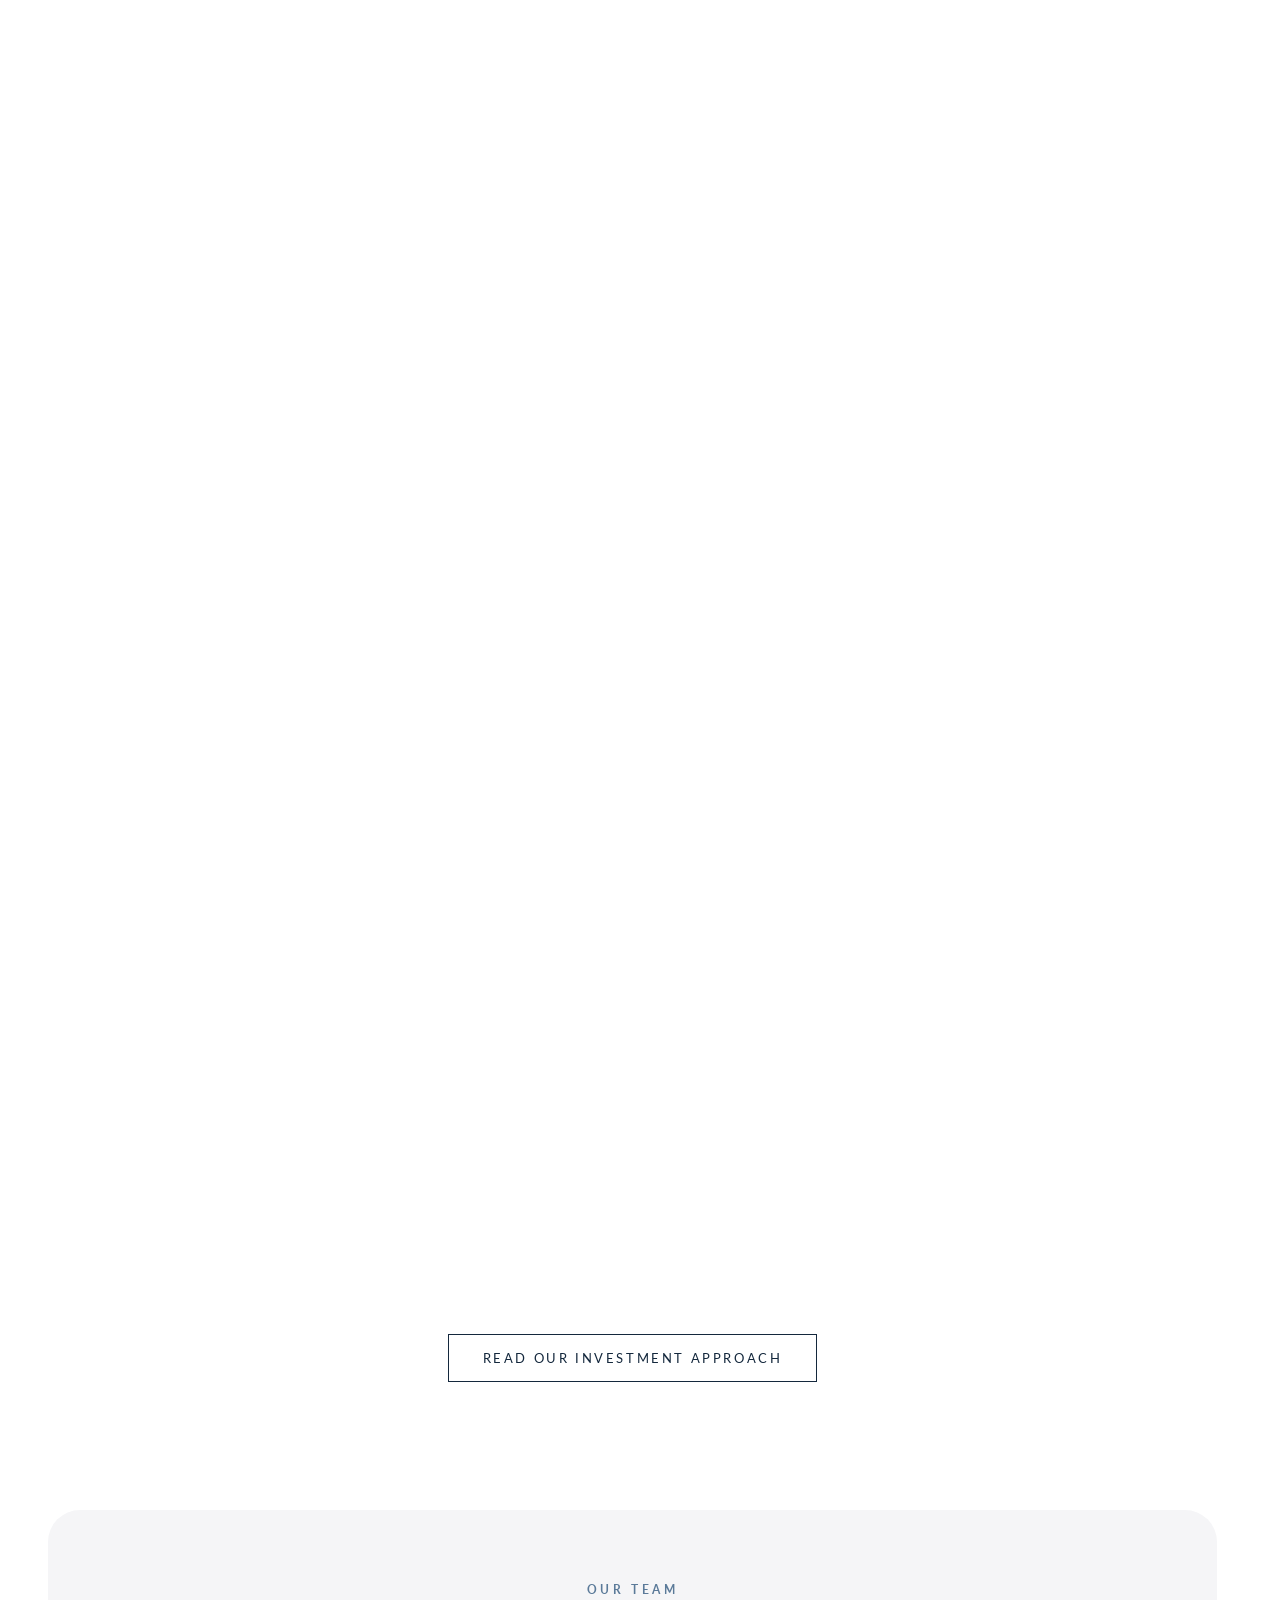
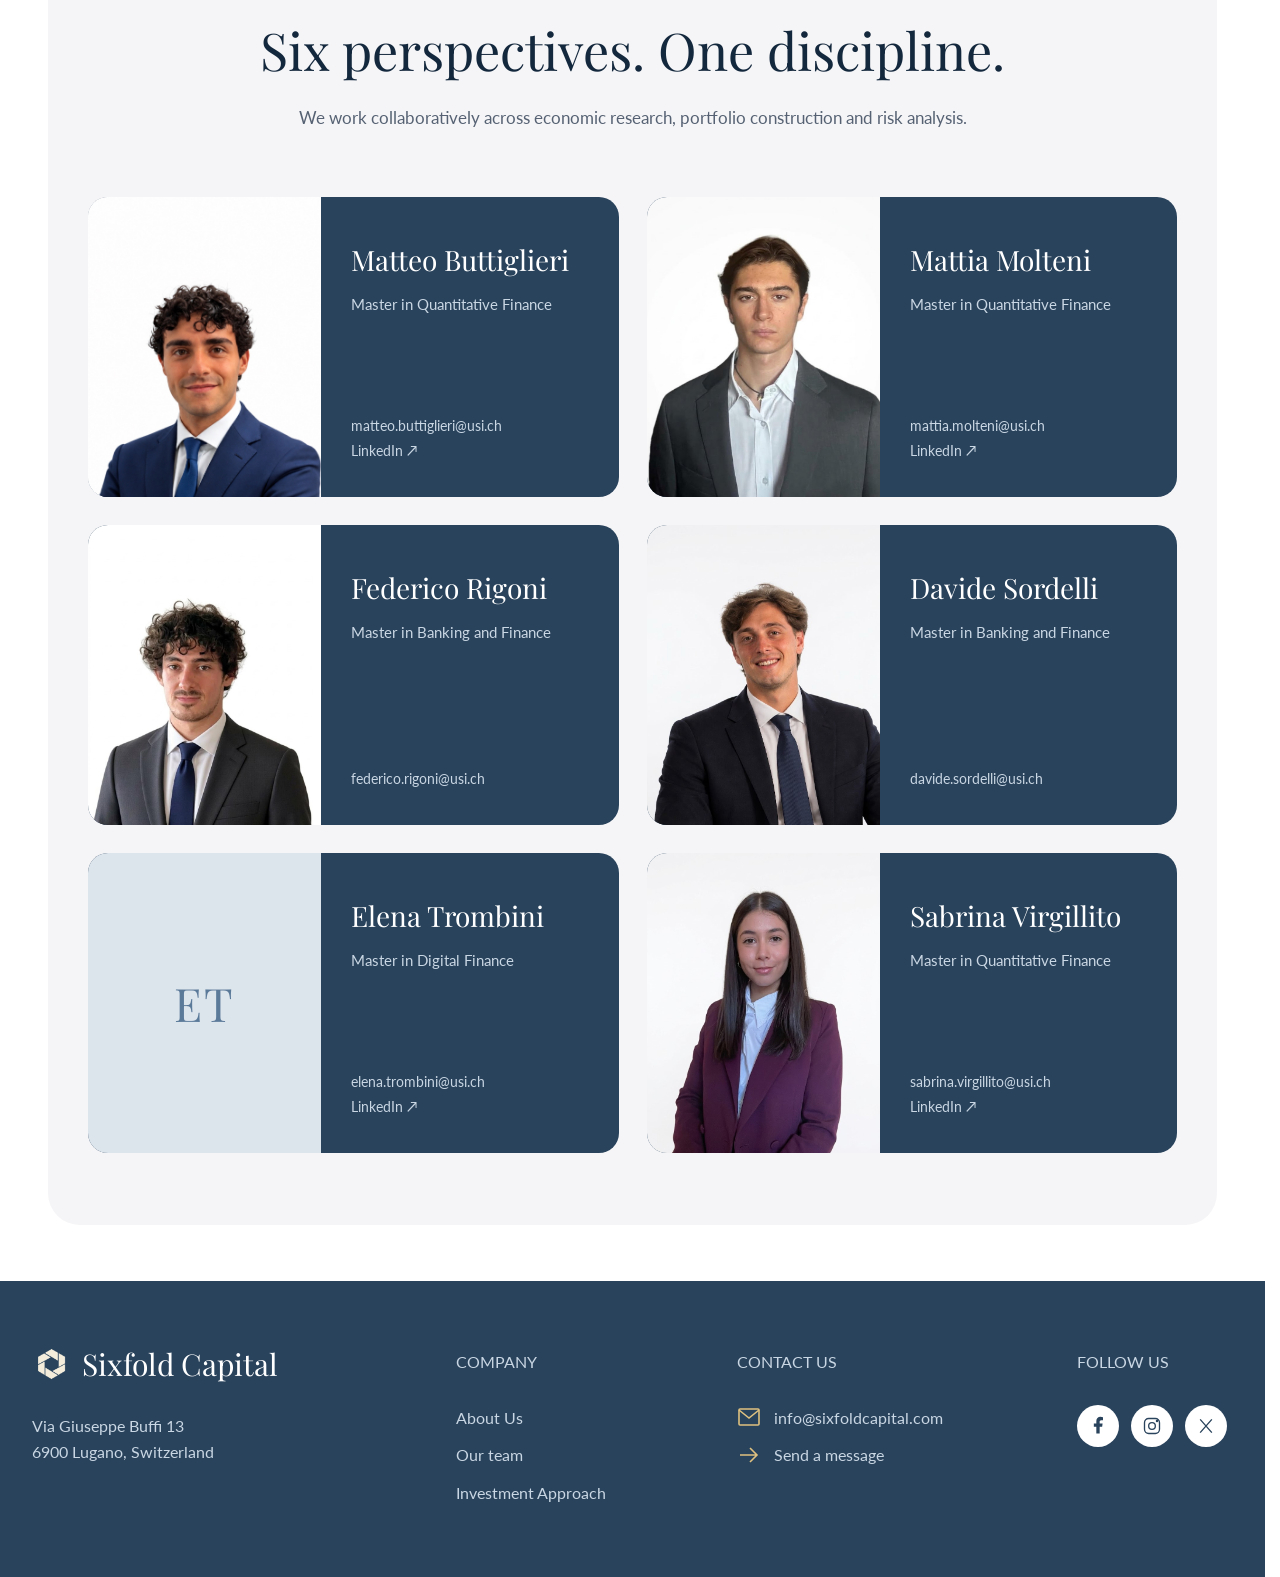
==== commit 7d6bb081: "Pinned horizontal scroll for approach section on all devices" ====
--- a/index.html
+++ b/index.html
@@ -59,7 +59,7 @@
 .btn{display:inline-block;text-decoration:none;cursor:pointer;transition:background-color .18s,color .18s}
 .btn:hover{background:#dce4ec;color:var(--navy);border-color:#dce4ec}
 @media(prefers-reduced-motion:reduce){html{scroll-behavior:auto}}
-</style><link rel="stylesheet" href="site-shared.css?v=34"></head><body class="home-page">
+</style><link rel="stylesheet" href="site-shared.css?v=35"></head><body class="home-page">
 <nav><div class="brand"><img src="sixfold-symbol-ivory.png">Sixfold Capital</div><ul><li class="on"><a href="#home">Home</a></li><li><a href="investment-approach.html">Investment Approach</a></li><li><a href="research-reports.html">Research &amp; Reports</a></li><li><a href="performance.html">Performance</a></li><li class="language-item"><div class="language-switcher" role="group" aria-label="Language"><button type="button" data-language="en" lang="en" aria-label="English" aria-pressed="true">EN</button><span aria-hidden="true">/</span><button type="button" data-language="it" lang="it" aria-label="Italiano" aria-pressed="false">IT</button><span aria-hidden="true">/</span><button type="button" data-language="fr" lang="fr" aria-label="Français" aria-pressed="false">FR</button></div></li></ul></nav>
 <div class="hero" id="home"><h1 class="hero-title">Sixfold Capital</h1><p>Macroeconomic insight. Quantitative discipline.</p><div class="btns"><a class="btn solid" href="#approach">Our approach</a><a class="btn" href="#team">Meet the team</a></div></div>
 <div class="split" id="about"><div class="img"><h2>About Us</h2></div><div class="txt"><div class="label">Who we are</div><p class="lead">Sixfold Capital brings together a team of six with a shared commitment to rigorous research and disciplined portfolio construction.</p><p class="body">We combine macroeconomic insight with quantitative analysis to develop a global multi-asset approach. Economic reasoning guides the exposures we consider, while portfolio analysis helps us assess diversification, correlations and contributions to risk.</p></div></div>
@@ -78,4 +78,4 @@
 <div class="m"><div class="p" role="img" aria-label="Sabrina Virgillito" style="background-image:url(sabrina-virgillito.jpg)"></div><div class="i"><h4>Sabrina Virgillito</h4><p class="degree">Master in Quantitative Finance</p><div class="c"><a href="mailto:sabrina.virgillito@usi.ch">sabrina.virgillito@usi.ch</a><br><a href="https://www.linkedin.com/in/sabrina-virgillito-b2337025b/" target="_blank" rel="noopener noreferrer" aria-label="Sabrina Virgillito on LinkedIn (opens in a new tab)">LinkedIn ↗</a></div></div></div>
 </div></div>
 <footer class="site-footer"><div class="footer-identity"><div class="footer-brand"><img src="sixfold-symbol-ivory.png" alt="" width="38" height="38"><span>Sixfold Capital</span></div><p>Via Giuseppe Buffi 13<br>6900 Lugano, Switzerland</p></div><div class="footer-company"><h2>Company</h2><ul><li><a href="index.html#about">About Us</a></li><li><a href="index.html#team">Our team</a></li><li><a href="investment-approach.html">Investment Approach</a></li></ul></div><div class="footer-contact"><h2>Contact us</h2><ul><li><a href="mailto:info@sixfoldcapital.com"><svg viewBox="0 0 24 24" aria-hidden="true" fill="none" stroke="currentColor" stroke-width="1.6"><rect x="2" y="4" width="20" height="16" rx="1"/><path d="m2 5 10 8L22 5"/></svg><span>info@sixfoldcapital.com</span></a></li><li><a href="contact.html"><svg viewBox="0 0 24 24" aria-hidden="true" fill="none" stroke="currentColor" stroke-width="1.6"><path d="M3 12h17m-7-7 7 7-7 7"/></svg><span>Send a message</span></a></li></ul></div><div class="footer-socials"><h2>Follow us</h2><div class="social-links"><a href="https://www.facebook.com/" target="_blank" rel="noopener noreferrer" aria-label="Facebook"><svg viewBox="0 0 24 24" aria-hidden="true" fill="currentColor"><path d="M14 21v-8h3l.5-4H14V7c0-1 .3-2 2-2h2V1.4A26 26 0 0 0 15 1c-3 0-5 2-5 5v3H7v4h3v8z"/></svg></a><a href="https://www.instagram.com/" target="_blank" rel="noopener noreferrer" aria-label="Instagram"><svg viewBox="0 0 24 24" aria-hidden="true" fill="none" stroke="currentColor" stroke-width="1.6"><rect x="3" y="3" width="18" height="18" rx="5"/><circle cx="12" cy="12" r="4"/><circle cx="18" cy="6" r=".7" fill="currentColor"/></svg></a><a href="https://x.com/" target="_blank" rel="noopener noreferrer" aria-label="X"><svg viewBox="0 0 24 24" aria-hidden="true" fill="none" stroke="currentColor" stroke-width="1.6"><path d="m5 4 14 16M19 4 5 20"/></svg></a></div></div></footer>
-<script src="navigation.js?v=10" defer></script><script src="hero-morph.js?v=4" defer></script><script src="approach-scroll.js?v=5" defer></script><script src="languages.js?v=3" defer></script></body></html>
+<script src="navigation.js?v=10" defer></script><script src="hero-morph.js?v=4" defer></script><script src="approach-scroll.js?v=6" defer></script><script src="languages.js?v=3" defer></script></body></html>
--- a/site-shared.css
+++ b/site-shared.css
@@ -128,3 +128,27 @@
 @media(min-width:1101px) and (max-width:1350px){body>nav{padding-left:24px;padding-right:24px;gap:20px}body>nav ul{gap:18px;font-size:14px}body>nav .brand{font-size:20px}}
 @media(max-width:1100px){body>nav ul{gap:8px 20px}body>nav .language-item{margin-left:auto}}
 @media(max-width:600px){body>nav{gap:12px}body>nav ul{width:100%;gap:4px 16px;font-size:13px}.language-switcher button{font-size:14px}body>nav .language-item{margin-left:0}}
+
+/* Approach: pinned horizontal scroll on every device (phone included), Apple-style. */
+.home-page .approach-link{margin:0!important;padding:12px 24px 72px;text-align:center}
+.approach-pinned .approach-stage{top:0;min-height:var(--approach-height);display:flex;flex-direction:column;justify-content:center;box-sizing:border-box}
+.home-page .approach-pinned .grid{overflow:visible;touch-action:pan-y}
+@media(max-width:900px),(pointer:coarse){
+ .approach-pinned .approach-stage{padding:28px 0 24px}
+ .home-page .approach-pinned .grid{margin-top:20px}
+ .home-page .approach-pinned .card{flex-basis:84%;padding:12px 14px 18px}
+ .home-page .approach-pinned .card .ph{aspect-ratio:16/10}
+ .home-page .approach-pinned .card .n{margin-top:14px}
+ .home-page .approach-pinned .card h3{font-size:24px;margin:6px 0 8px}
+ .home-page .approach-pinned .card p{font-size:15px;line-height:1.6}
+ .home-page .approach-link{padding:4px 24px 56px}
+}
+@media(max-width:900px) and (max-height:700px){
+ .home-page .pillars .approach-stage{padding:16px 0}
+ .home-page .pillars .approach-stage>h2{font-size:28px}
+ .home-page .pillars .grid{margin-top:14px}
+ .home-page .pillars .card .ph{aspect-ratio:2/1}
+ .home-page .pillars .card h3{font-size:22px}
+ .home-page .pillars .card p{font-size:14px;line-height:1.55}
+}
+
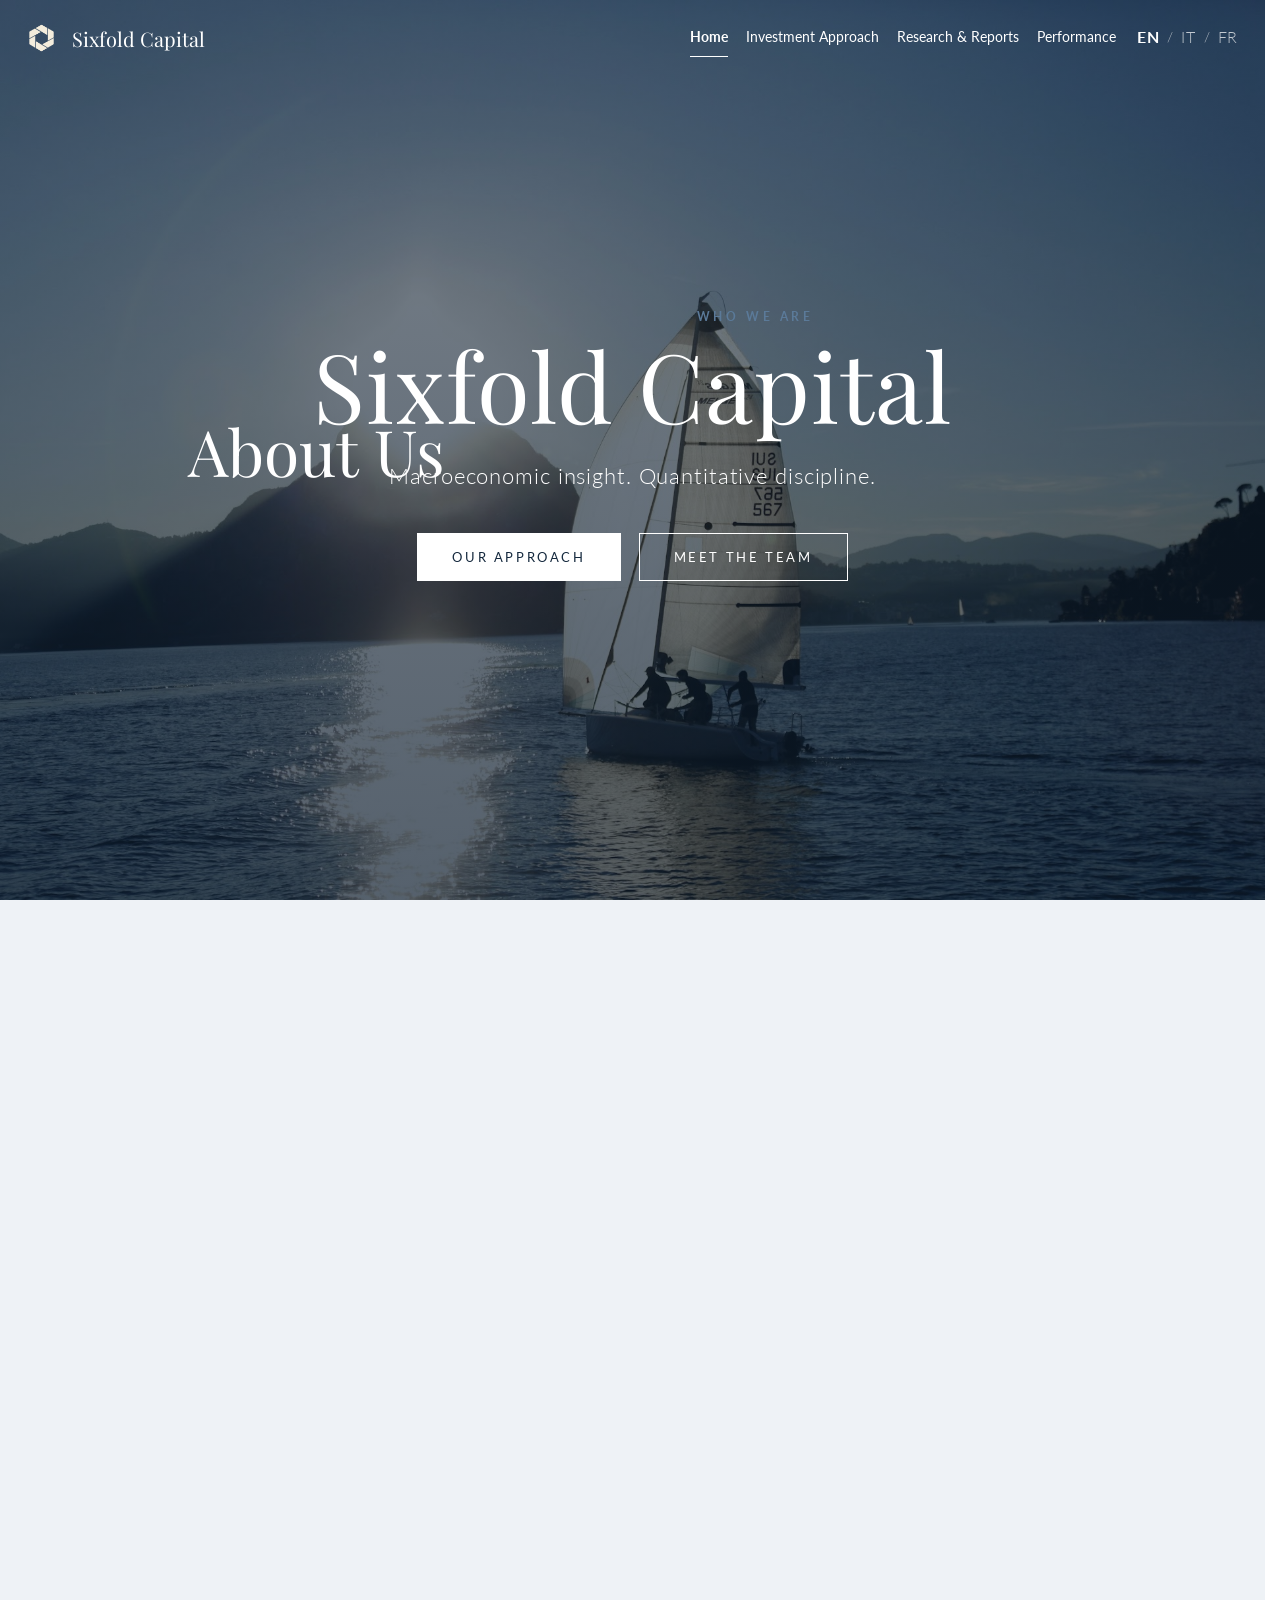
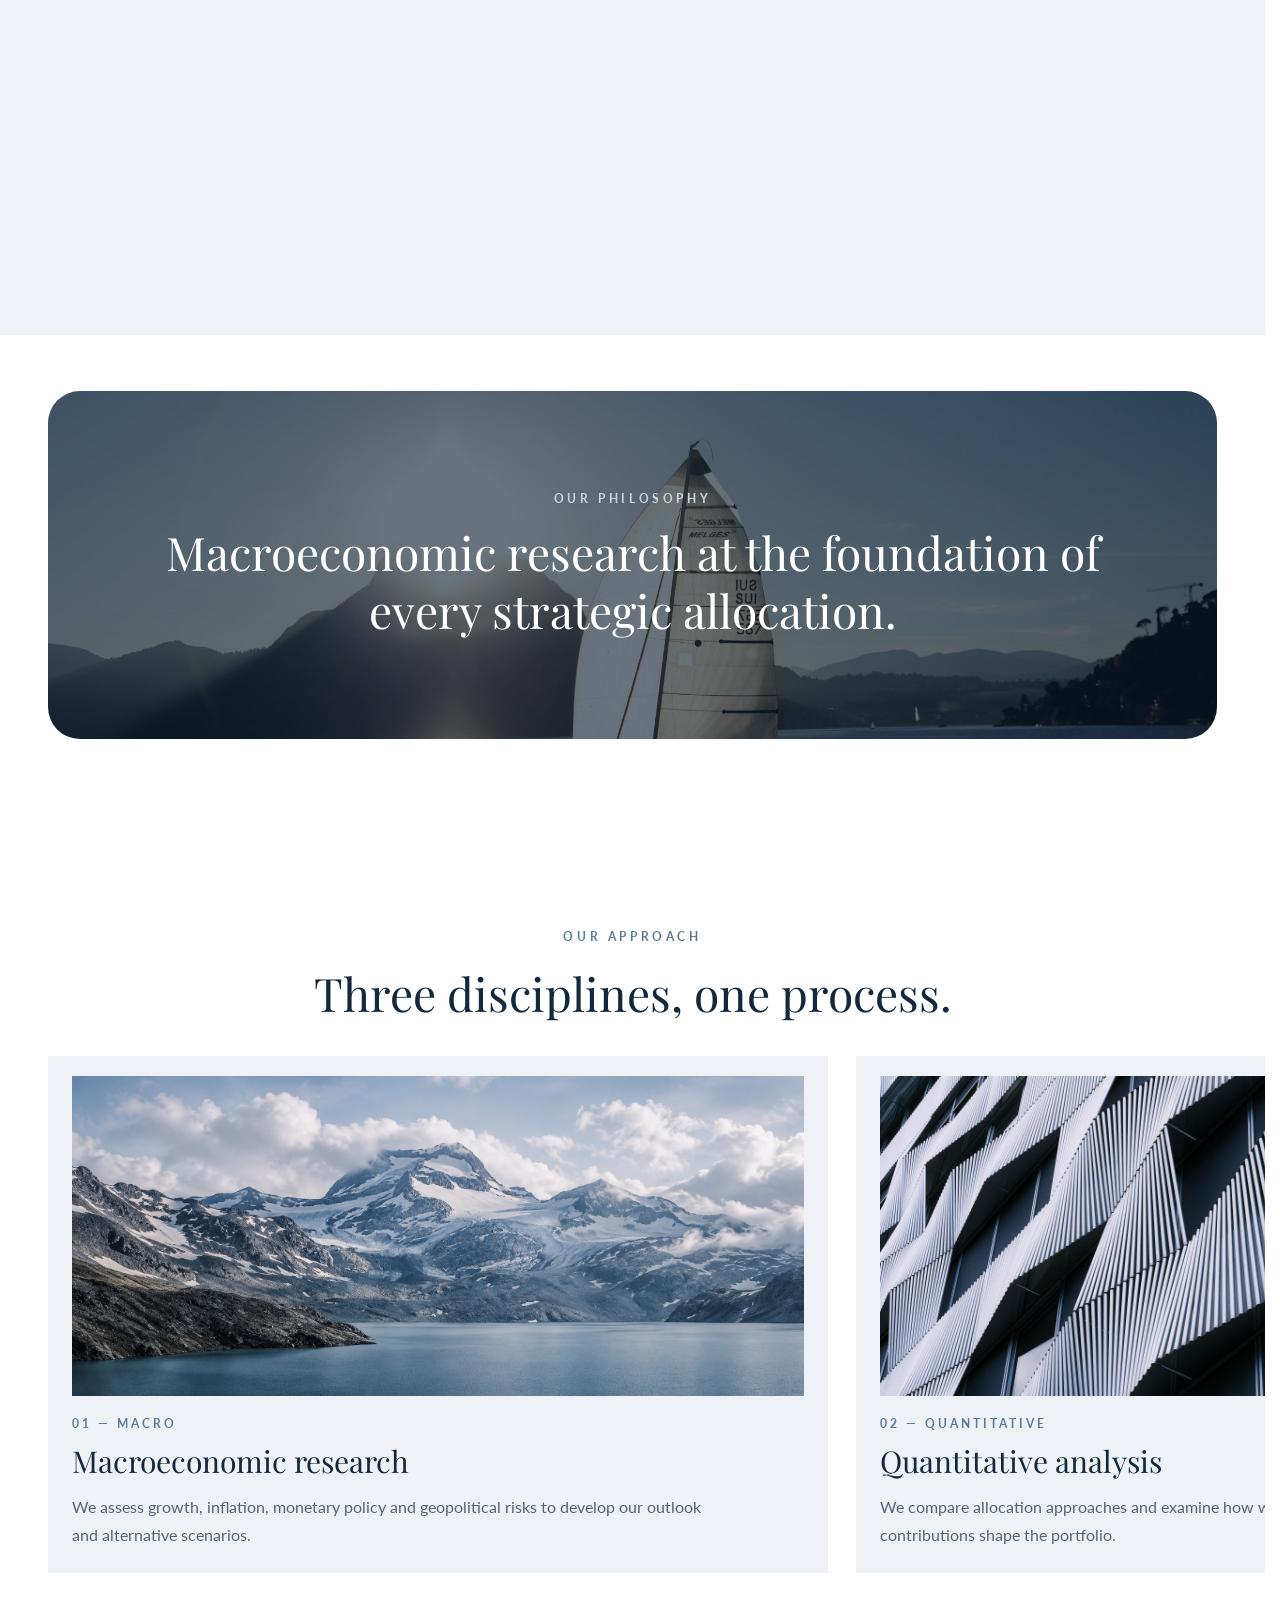
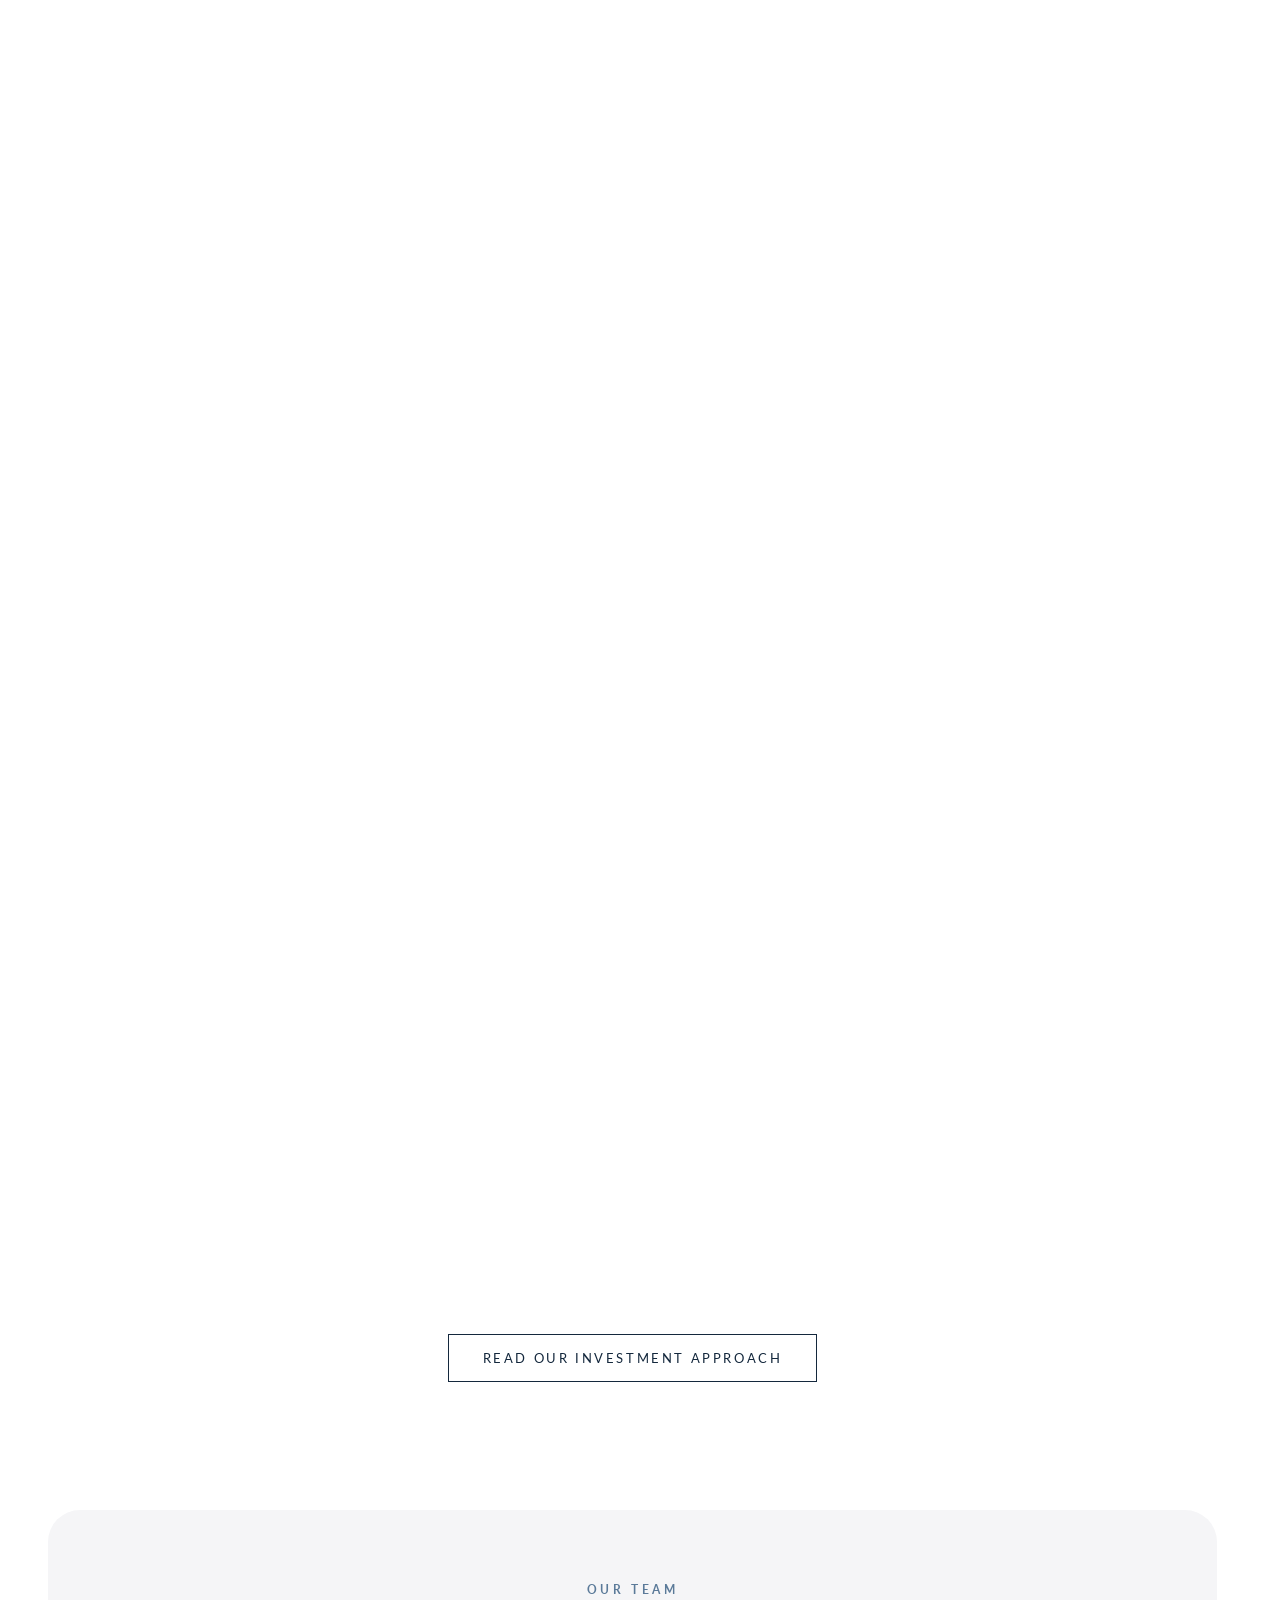
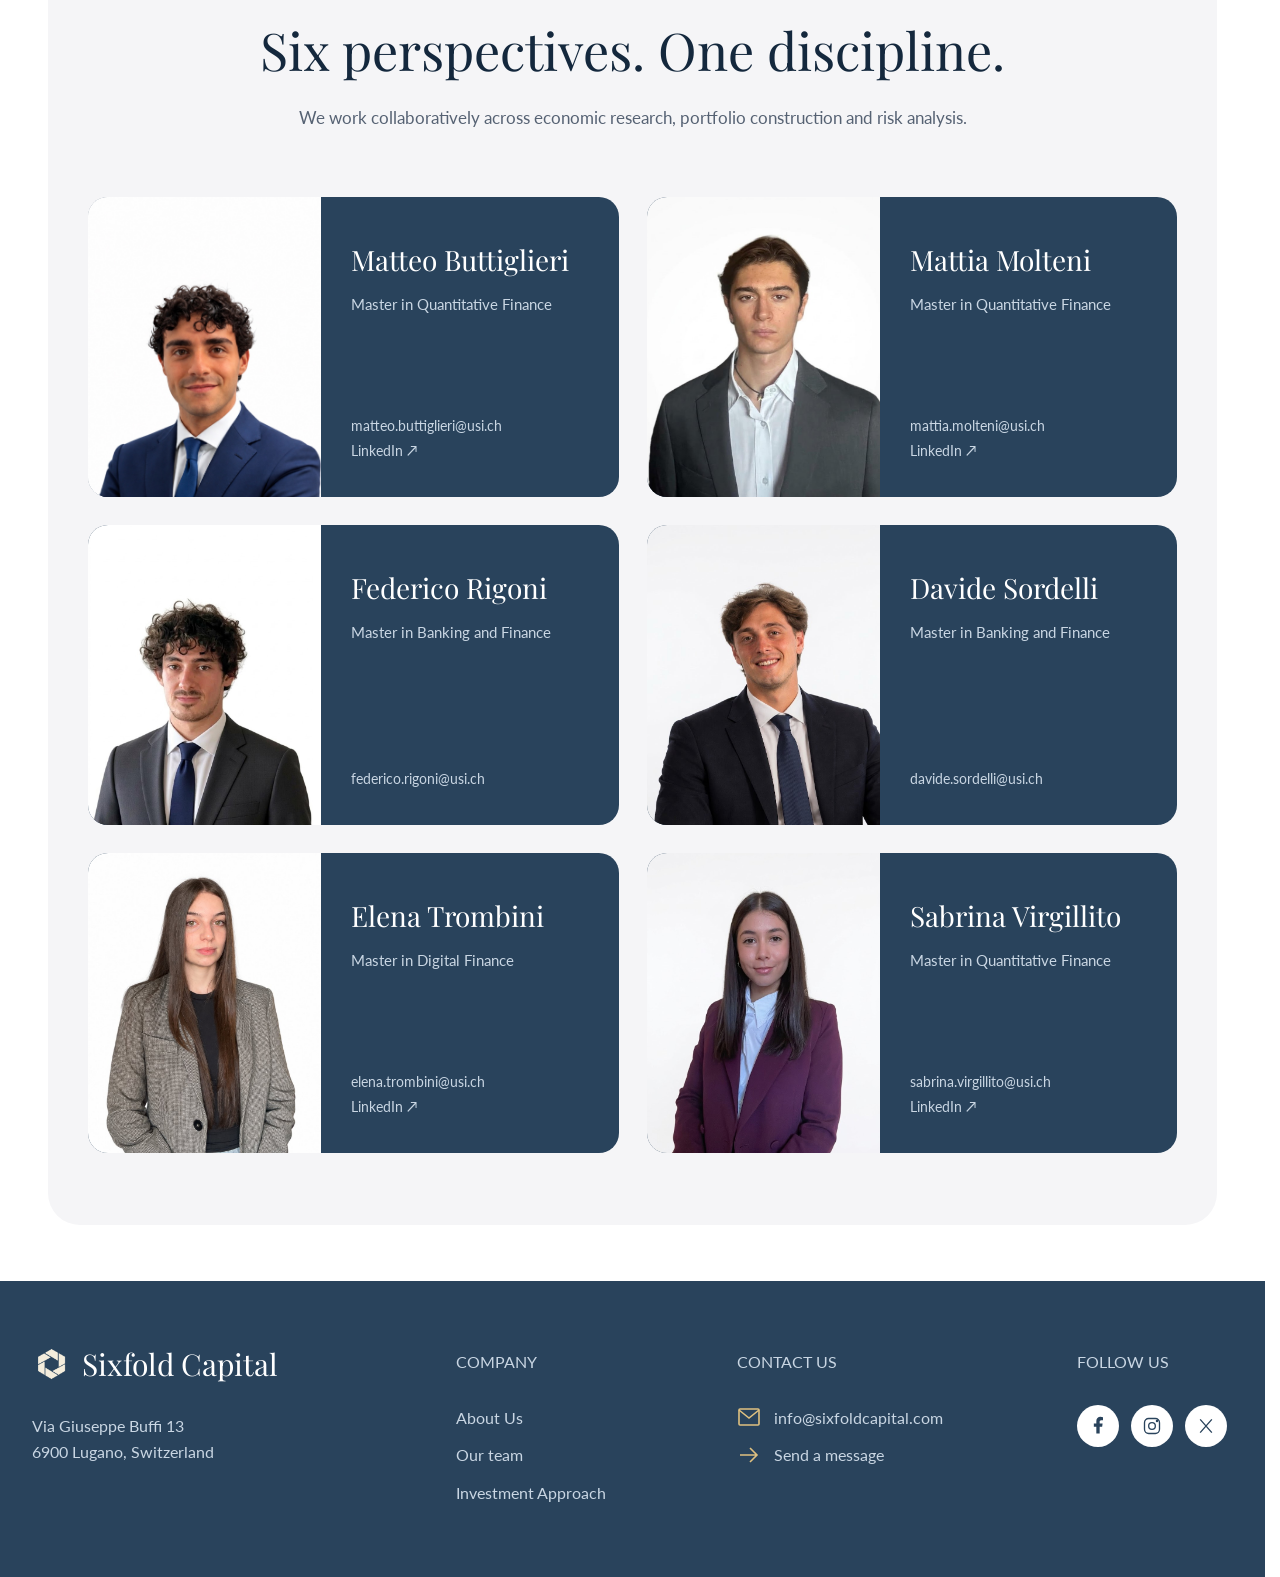
==== commit 5c36398f: "Add Elena Trombini team photo" ====
--- a/index.html
+++ b/index.html
@@ -74,7 +74,7 @@
 <div class="m"><div class="p" role="img" aria-label="Mattia Molteni" style="background-image:url(mattia-molteni.jpg)"></div><div class="i"><h4>Mattia Molteni</h4><p class="degree">Master in Quantitative Finance</p><div class="c"><a href="mailto:mattia.molteni@usi.ch">mattia.molteni@usi.ch</a><br><a href="https://www.linkedin.com/in/mattia-molteni-6b993a399/" target="_blank" rel="noopener noreferrer" aria-label="Mattia Molteni on LinkedIn (opens in a new tab)">LinkedIn ↗</a></div></div></div>
 <div class="m"><div class="p" role="img" aria-label="Federico Rigoni" style="background-image:url(federico-rigoni.jpg)"></div><div class="i"><h4>Federico Rigoni</h4><p class="degree">Master in Banking and Finance</p><div class="c"><a href="mailto:federico.rigoni@usi.ch">federico.rigoni@usi.ch</a></div></div></div>
 <div class="m"><div class="p" role="img" aria-label="Davide Sordelli" style="background-image:url(davide-sordelli.jpg)"></div><div class="i"><h4>Davide Sordelli</h4><p class="degree">Master in Banking and Finance</p><div class="c"><a href="mailto:davide.sordelli@usi.ch">davide.sordelli@usi.ch</a></div></div></div>
-<div class="m"><div class="p placeholder" aria-label="Portrait of Elena Trombini to be added"><span>ET</span></div><div class="i"><h4>Elena Trombini</h4><p class="degree">Master in Digital Finance</p><div class="c"><a href="mailto:elena.trombini@usi.ch">elena.trombini@usi.ch</a><br><a href="https://www.linkedin.com/in/elena-trombini-b59a7b319/" target="_blank" rel="noopener noreferrer" aria-label="Elena Trombini on LinkedIn (opens in a new tab)">LinkedIn ↗</a></div></div></div>
+<div class="m"><div class="p" role="img" aria-label="Elena Trombini" style="background-image:url(elena-trombini.jpg)"></div><div class="i"><h4>Elena Trombini</h4><p class="degree">Master in Digital Finance</p><div class="c"><a href="mailto:elena.trombini@usi.ch">elena.trombini@usi.ch</a><br><a href="https://www.linkedin.com/in/elena-trombini-b59a7b319/" target="_blank" rel="noopener noreferrer" aria-label="Elena Trombini on LinkedIn (opens in a new tab)">LinkedIn ↗</a></div></div></div>
 <div class="m"><div class="p" role="img" aria-label="Sabrina Virgillito" style="background-image:url(sabrina-virgillito.jpg)"></div><div class="i"><h4>Sabrina Virgillito</h4><p class="degree">Master in Quantitative Finance</p><div class="c"><a href="mailto:sabrina.virgillito@usi.ch">sabrina.virgillito@usi.ch</a><br><a href="https://www.linkedin.com/in/sabrina-virgillito-b2337025b/" target="_blank" rel="noopener noreferrer" aria-label="Sabrina Virgillito on LinkedIn (opens in a new tab)">LinkedIn ↗</a></div></div></div>
 </div></div>
 <footer class="site-footer"><div class="footer-identity"><div class="footer-brand"><img src="sixfold-symbol-ivory.png" alt="" width="38" height="38"><span>Sixfold Capital</span></div><p>Via Giuseppe Buffi 13<br>6900 Lugano, Switzerland</p></div><div class="footer-company"><h2>Company</h2><ul><li><a href="index.html#about">About Us</a></li><li><a href="index.html#team">Our team</a></li><li><a href="investment-approach.html">Investment Approach</a></li></ul></div><div class="footer-contact"><h2>Contact us</h2><ul><li><a href="mailto:info@sixfoldcapital.com"><svg viewBox="0 0 24 24" aria-hidden="true" fill="none" stroke="currentColor" stroke-width="1.6"><rect x="2" y="4" width="20" height="16" rx="1"/><path d="m2 5 10 8L22 5"/></svg><span>info@sixfoldcapital.com</span></a></li><li><a href="contact.html"><svg viewBox="0 0 24 24" aria-hidden="true" fill="none" stroke="currentColor" stroke-width="1.6"><path d="M3 12h17m-7-7 7 7-7 7"/></svg><span>Send a message</span></a></li></ul></div><div class="footer-socials"><h2>Follow us</h2><div class="social-links"><a href="https://www.facebook.com/" target="_blank" rel="noopener noreferrer" aria-label="Facebook"><svg viewBox="0 0 24 24" aria-hidden="true" fill="currentColor"><path d="M14 21v-8h3l.5-4H14V7c0-1 .3-2 2-2h2V1.4A26 26 0 0 0 15 1c-3 0-5 2-5 5v3H7v4h3v8z"/></svg></a><a href="https://www.instagram.com/" target="_blank" rel="noopener noreferrer" aria-label="Instagram"><svg viewBox="0 0 24 24" aria-hidden="true" fill="none" stroke="currentColor" stroke-width="1.6"><rect x="3" y="3" width="18" height="18" rx="5"/><circle cx="12" cy="12" r="4"/><circle cx="18" cy="6" r=".7" fill="currentColor"/></svg></a><a href="https://x.com/" target="_blank" rel="noopener noreferrer" aria-label="X"><svg viewBox="0 0 24 24" aria-hidden="true" fill="none" stroke="currentColor" stroke-width="1.6"><path d="m5 4 14 16M19 4 5 20"/></svg></a></div></div></footer>
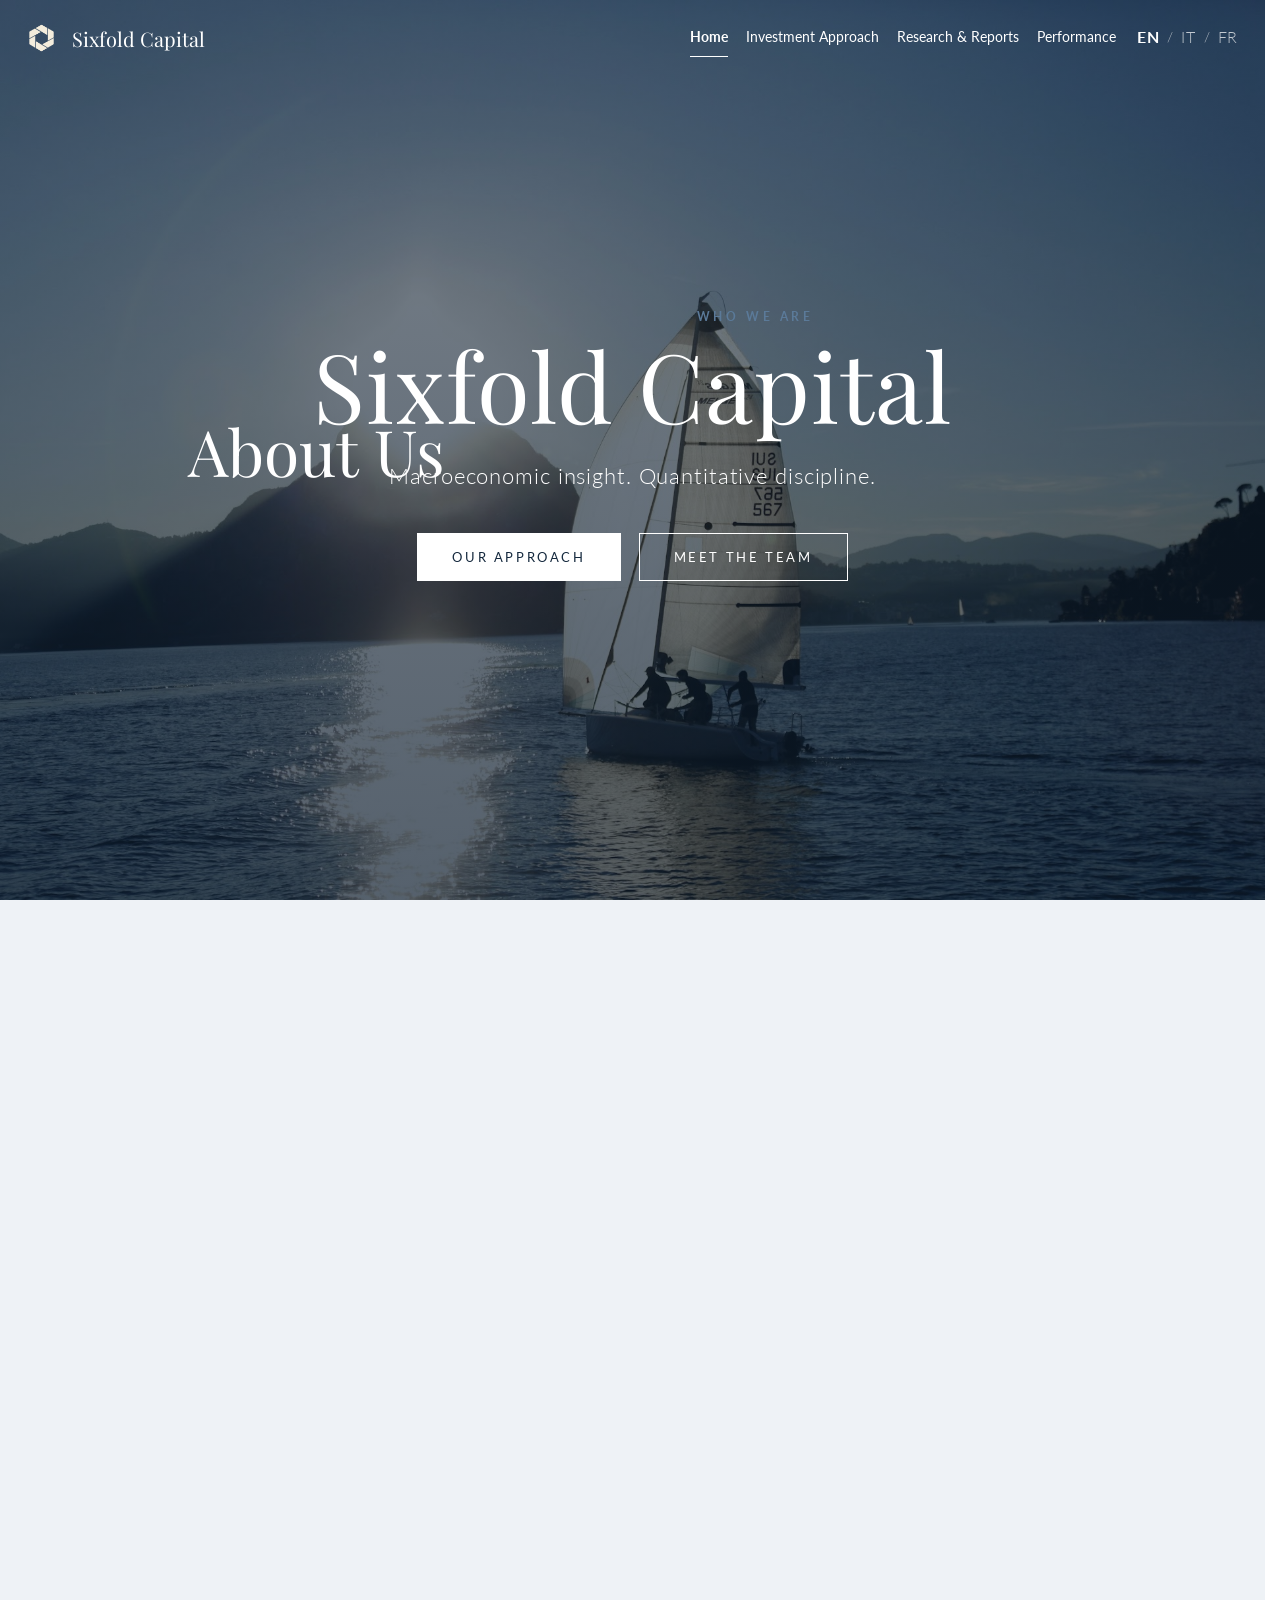
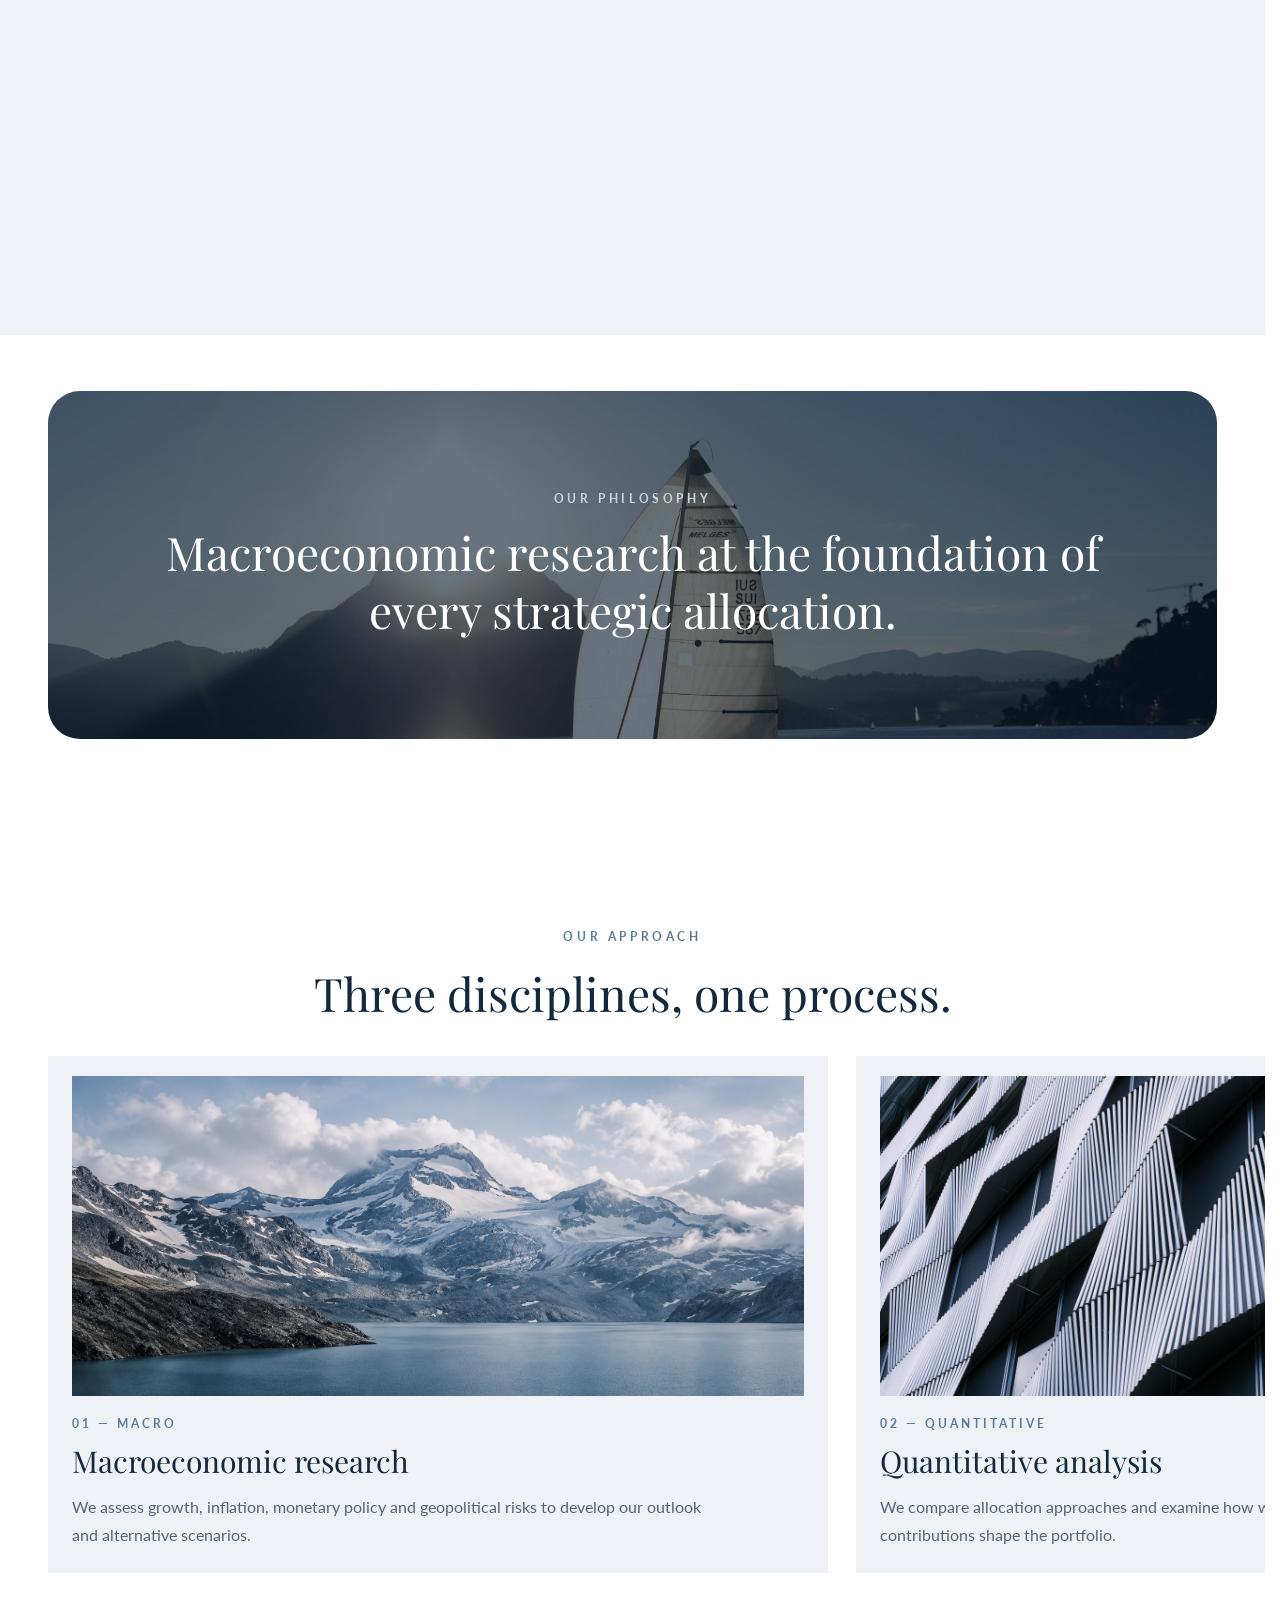
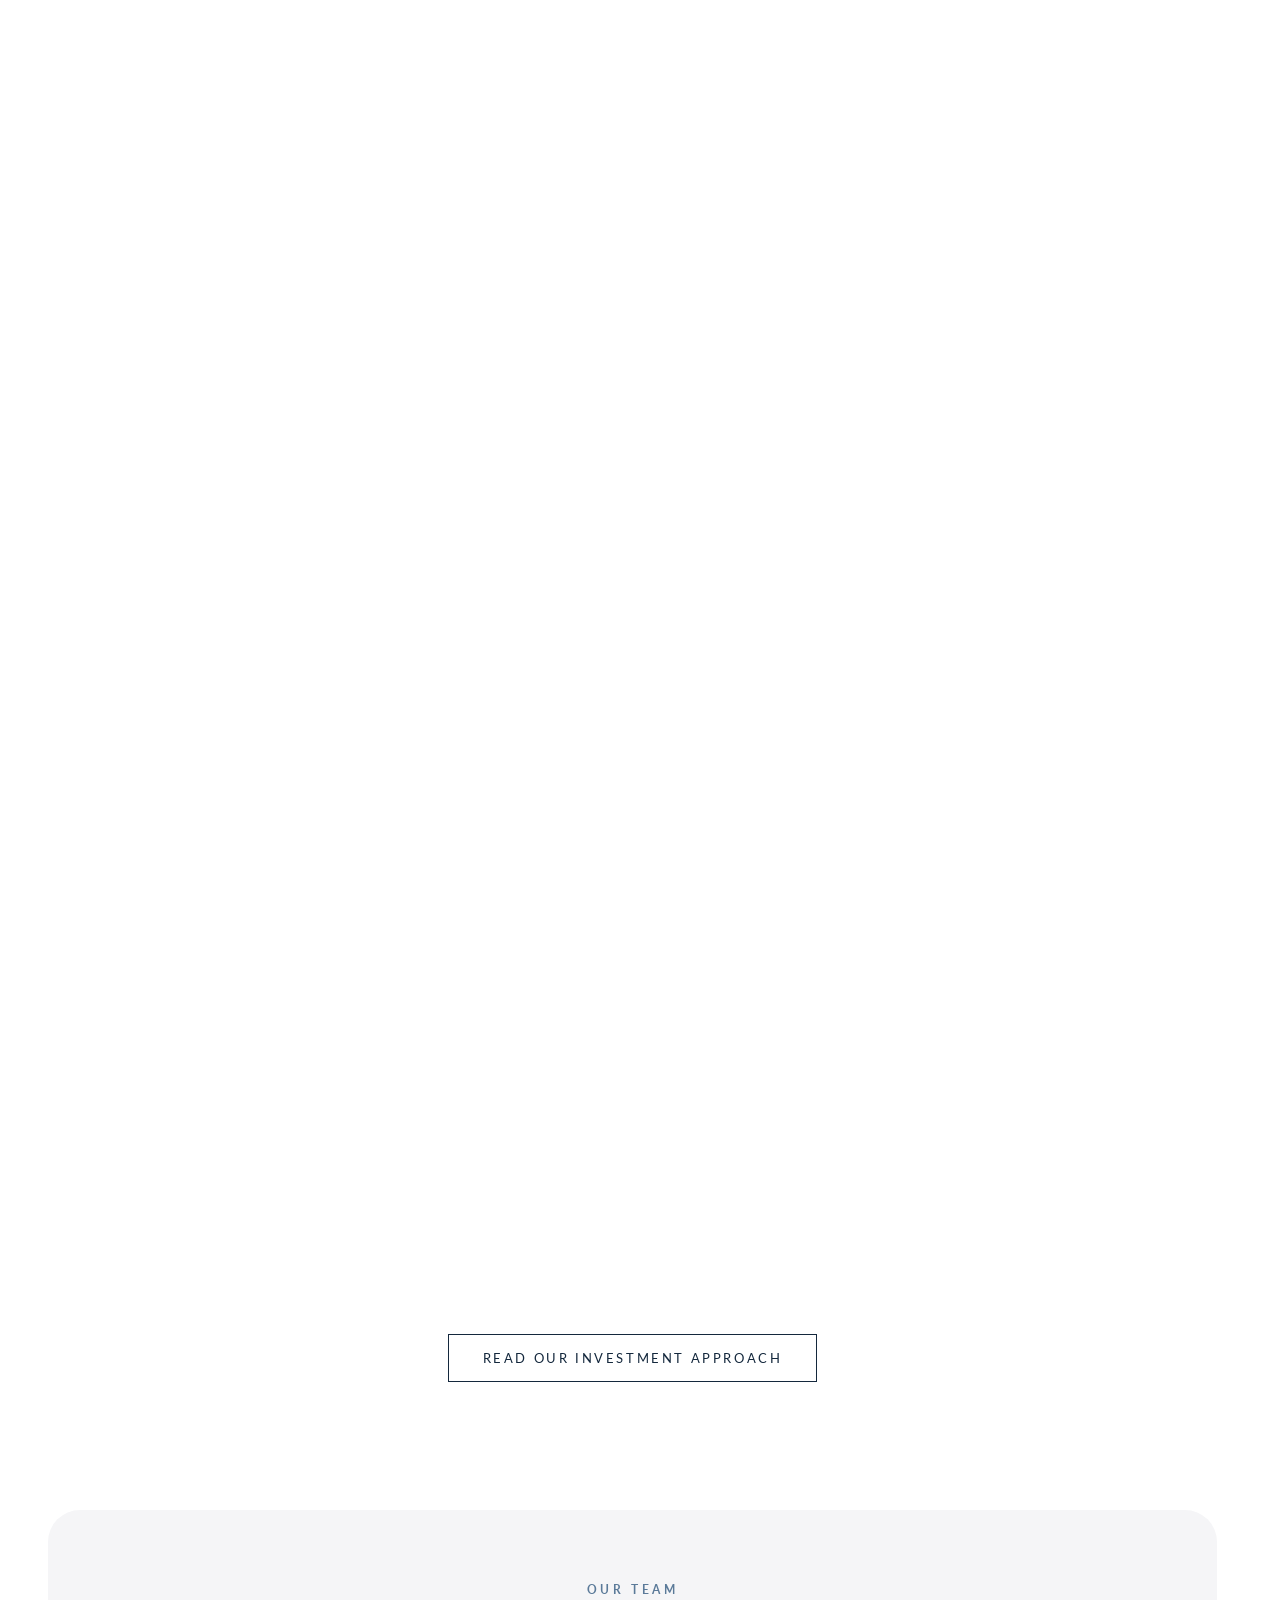
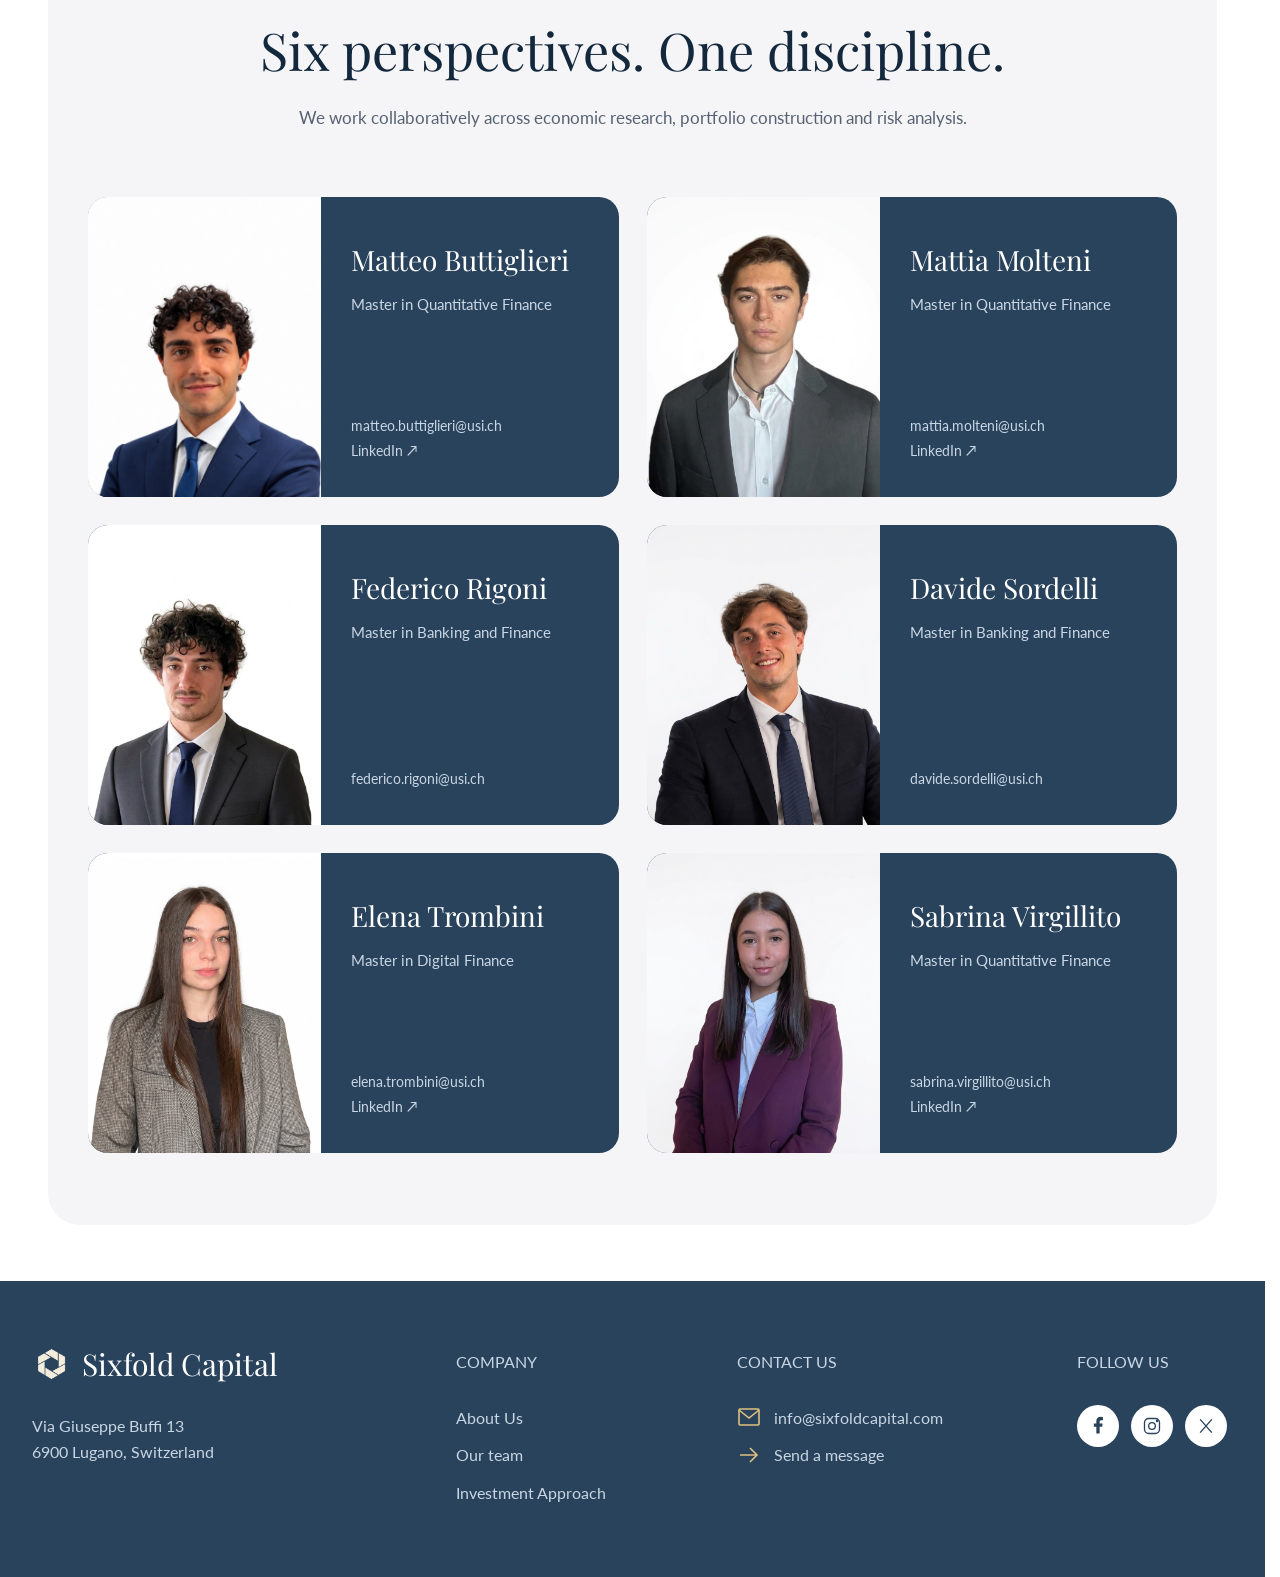
==== commit 3395cd91: "Adjust Elena Trombini photo crop" ====
--- a/index.html
+++ b/index.html
@@ -74,7 +74,7 @@
 <div class="m"><div class="p" role="img" aria-label="Mattia Molteni" style="background-image:url(mattia-molteni.jpg)"></div><div class="i"><h4>Mattia Molteni</h4><p class="degree">Master in Quantitative Finance</p><div class="c"><a href="mailto:mattia.molteni@usi.ch">mattia.molteni@usi.ch</a><br><a href="https://www.linkedin.com/in/mattia-molteni-6b993a399/" target="_blank" rel="noopener noreferrer" aria-label="Mattia Molteni on LinkedIn (opens in a new tab)">LinkedIn ↗</a></div></div></div>
 <div class="m"><div class="p" role="img" aria-label="Federico Rigoni" style="background-image:url(federico-rigoni.jpg)"></div><div class="i"><h4>Federico Rigoni</h4><p class="degree">Master in Banking and Finance</p><div class="c"><a href="mailto:federico.rigoni@usi.ch">federico.rigoni@usi.ch</a></div></div></div>
 <div class="m"><div class="p" role="img" aria-label="Davide Sordelli" style="background-image:url(davide-sordelli.jpg)"></div><div class="i"><h4>Davide Sordelli</h4><p class="degree">Master in Banking and Finance</p><div class="c"><a href="mailto:davide.sordelli@usi.ch">davide.sordelli@usi.ch</a></div></div></div>
-<div class="m"><div class="p" role="img" aria-label="Elena Trombini" style="background-image:url(elena-trombini.jpg)"></div><div class="i"><h4>Elena Trombini</h4><p class="degree">Master in Digital Finance</p><div class="c"><a href="mailto:elena.trombini@usi.ch">elena.trombini@usi.ch</a><br><a href="https://www.linkedin.com/in/elena-trombini-b59a7b319/" target="_blank" rel="noopener noreferrer" aria-label="Elena Trombini on LinkedIn (opens in a new tab)">LinkedIn ↗</a></div></div></div>
+<div class="m"><div class="p" role="img" aria-label="Elena Trombini" style="background-image:url(elena-trombini.jpg?v=2)"></div><div class="i"><h4>Elena Trombini</h4><p class="degree">Master in Digital Finance</p><div class="c"><a href="mailto:elena.trombini@usi.ch">elena.trombini@usi.ch</a><br><a href="https://www.linkedin.com/in/elena-trombini-b59a7b319/" target="_blank" rel="noopener noreferrer" aria-label="Elena Trombini on LinkedIn (opens in a new tab)">LinkedIn ↗</a></div></div></div>
 <div class="m"><div class="p" role="img" aria-label="Sabrina Virgillito" style="background-image:url(sabrina-virgillito.jpg)"></div><div class="i"><h4>Sabrina Virgillito</h4><p class="degree">Master in Quantitative Finance</p><div class="c"><a href="mailto:sabrina.virgillito@usi.ch">sabrina.virgillito@usi.ch</a><br><a href="https://www.linkedin.com/in/sabrina-virgillito-b2337025b/" target="_blank" rel="noopener noreferrer" aria-label="Sabrina Virgillito on LinkedIn (opens in a new tab)">LinkedIn ↗</a></div></div></div>
 </div></div>
 <footer class="site-footer"><div class="footer-identity"><div class="footer-brand"><img src="sixfold-symbol-ivory.png" alt="" width="38" height="38"><span>Sixfold Capital</span></div><p>Via Giuseppe Buffi 13<br>6900 Lugano, Switzerland</p></div><div class="footer-company"><h2>Company</h2><ul><li><a href="index.html#about">About Us</a></li><li><a href="index.html#team">Our team</a></li><li><a href="investment-approach.html">Investment Approach</a></li></ul></div><div class="footer-contact"><h2>Contact us</h2><ul><li><a href="mailto:info@sixfoldcapital.com"><svg viewBox="0 0 24 24" aria-hidden="true" fill="none" stroke="currentColor" stroke-width="1.6"><rect x="2" y="4" width="20" height="16" rx="1"/><path d="m2 5 10 8L22 5"/></svg><span>info@sixfoldcapital.com</span></a></li><li><a href="contact.html"><svg viewBox="0 0 24 24" aria-hidden="true" fill="none" stroke="currentColor" stroke-width="1.6"><path d="M3 12h17m-7-7 7 7-7 7"/></svg><span>Send a message</span></a></li></ul></div><div class="footer-socials"><h2>Follow us</h2><div class="social-links"><a href="https://www.facebook.com/" target="_blank" rel="noopener noreferrer" aria-label="Facebook"><svg viewBox="0 0 24 24" aria-hidden="true" fill="currentColor"><path d="M14 21v-8h3l.5-4H14V7c0-1 .3-2 2-2h2V1.4A26 26 0 0 0 15 1c-3 0-5 2-5 5v3H7v4h3v8z"/></svg></a><a href="https://www.instagram.com/" target="_blank" rel="noopener noreferrer" aria-label="Instagram"><svg viewBox="0 0 24 24" aria-hidden="true" fill="none" stroke="currentColor" stroke-width="1.6"><rect x="3" y="3" width="18" height="18" rx="5"/><circle cx="12" cy="12" r="4"/><circle cx="18" cy="6" r=".7" fill="currentColor"/></svg></a><a href="https://x.com/" target="_blank" rel="noopener noreferrer" aria-label="X"><svg viewBox="0 0 24 24" aria-hidden="true" fill="none" stroke="currentColor" stroke-width="1.6"><path d="m5 4 14 16M19 4 5 20"/></svg></a></div></div></footer>
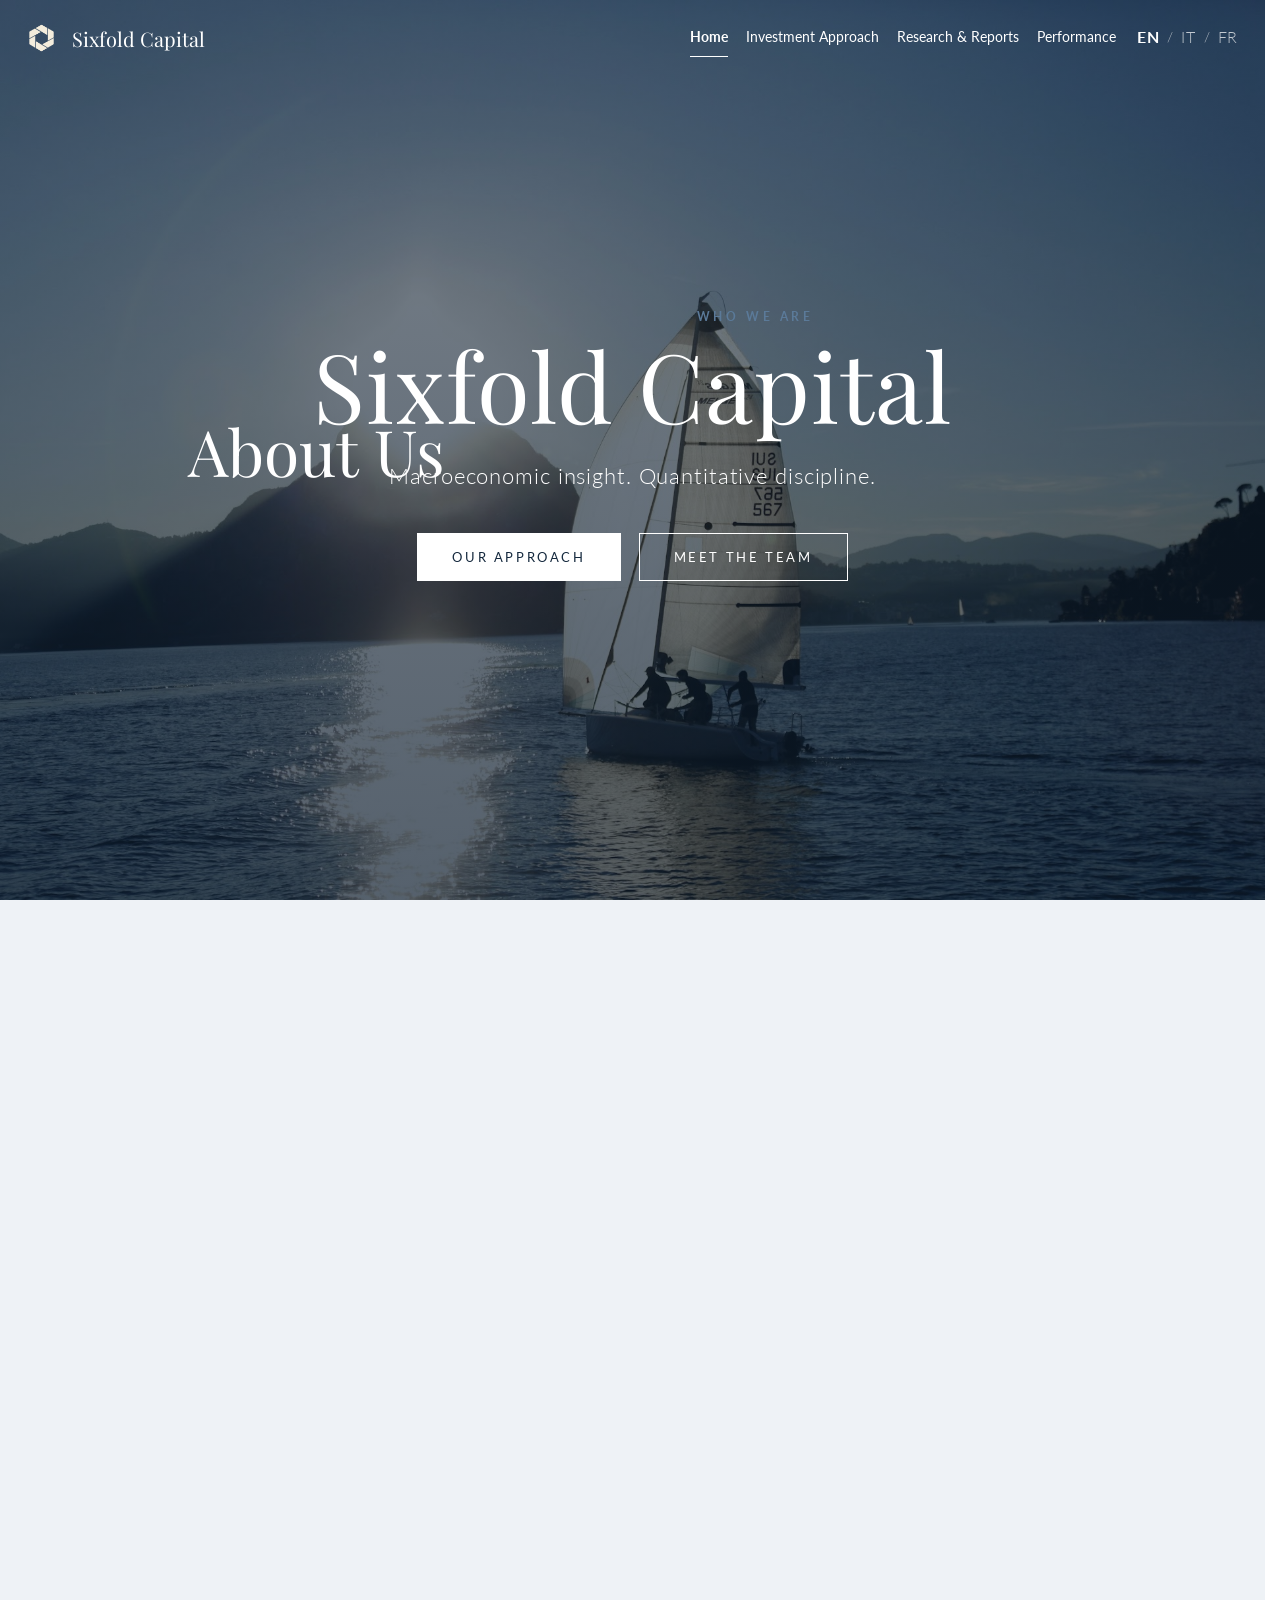
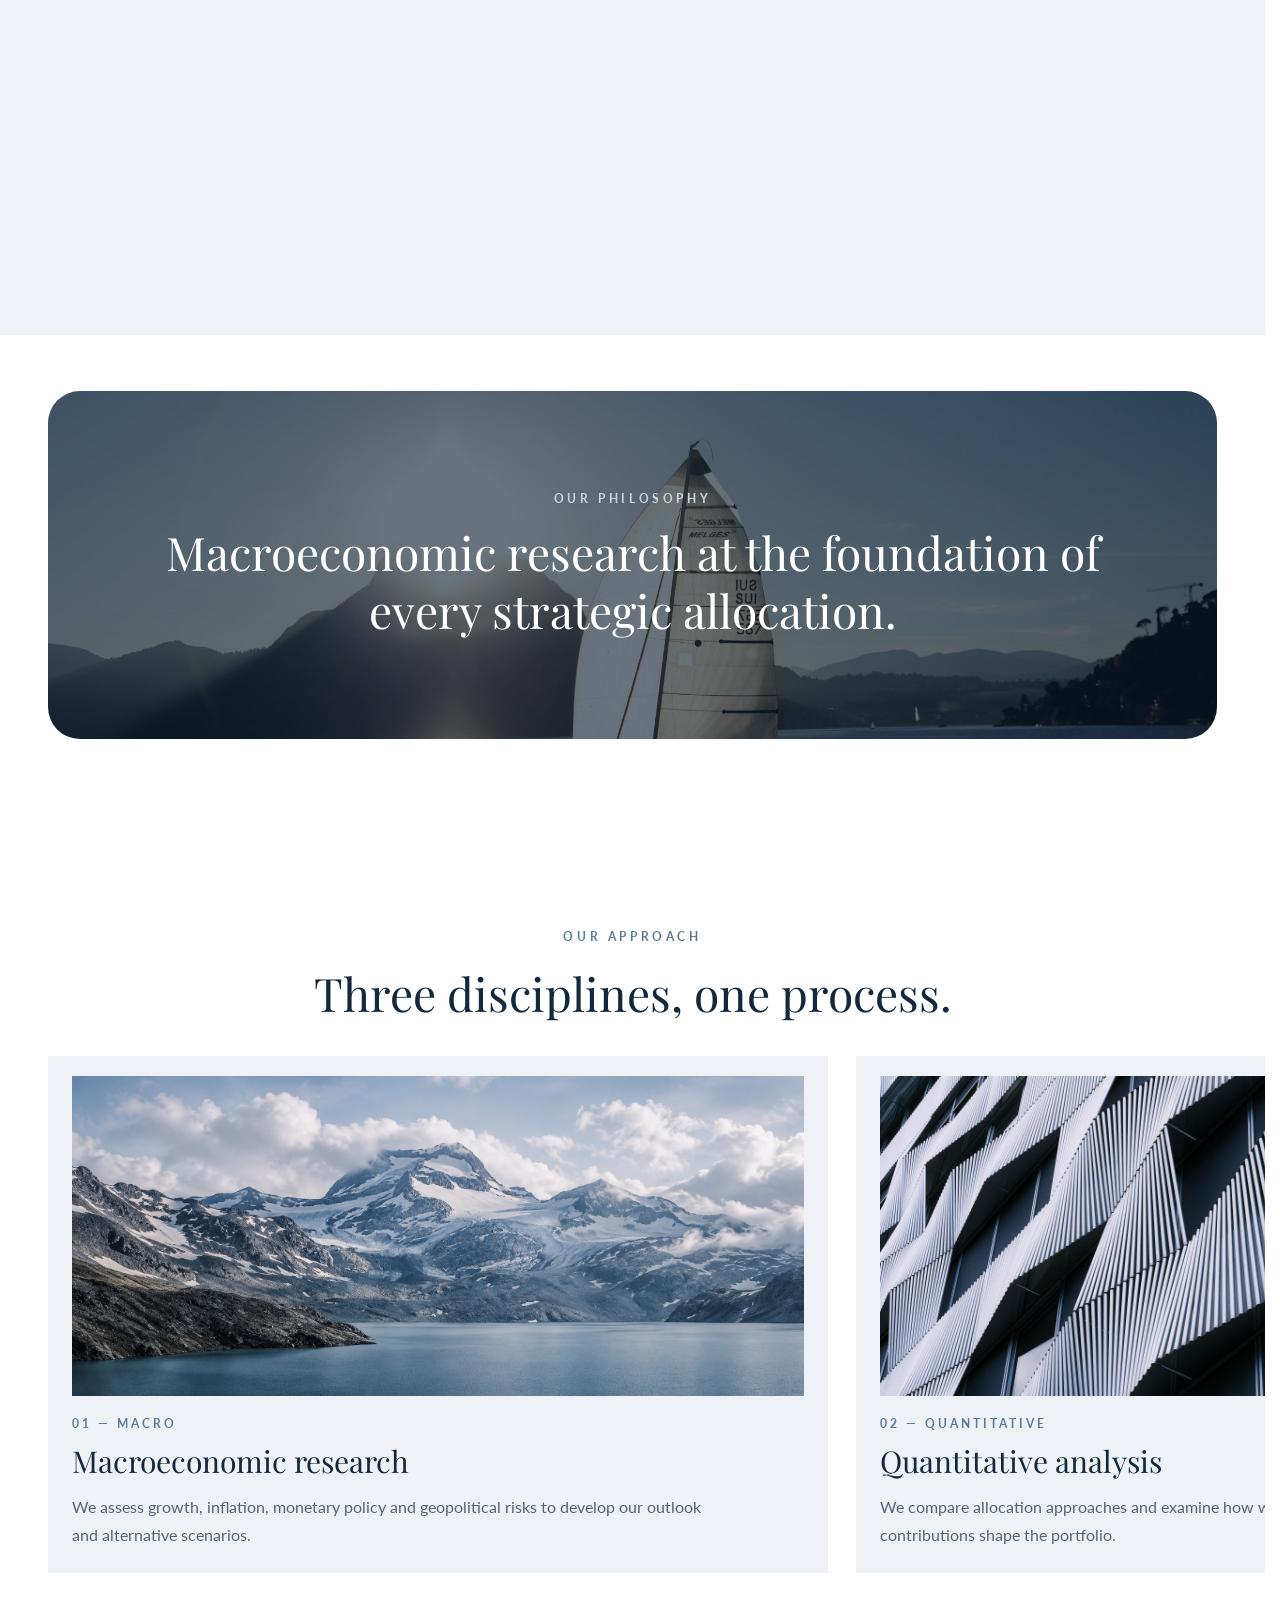
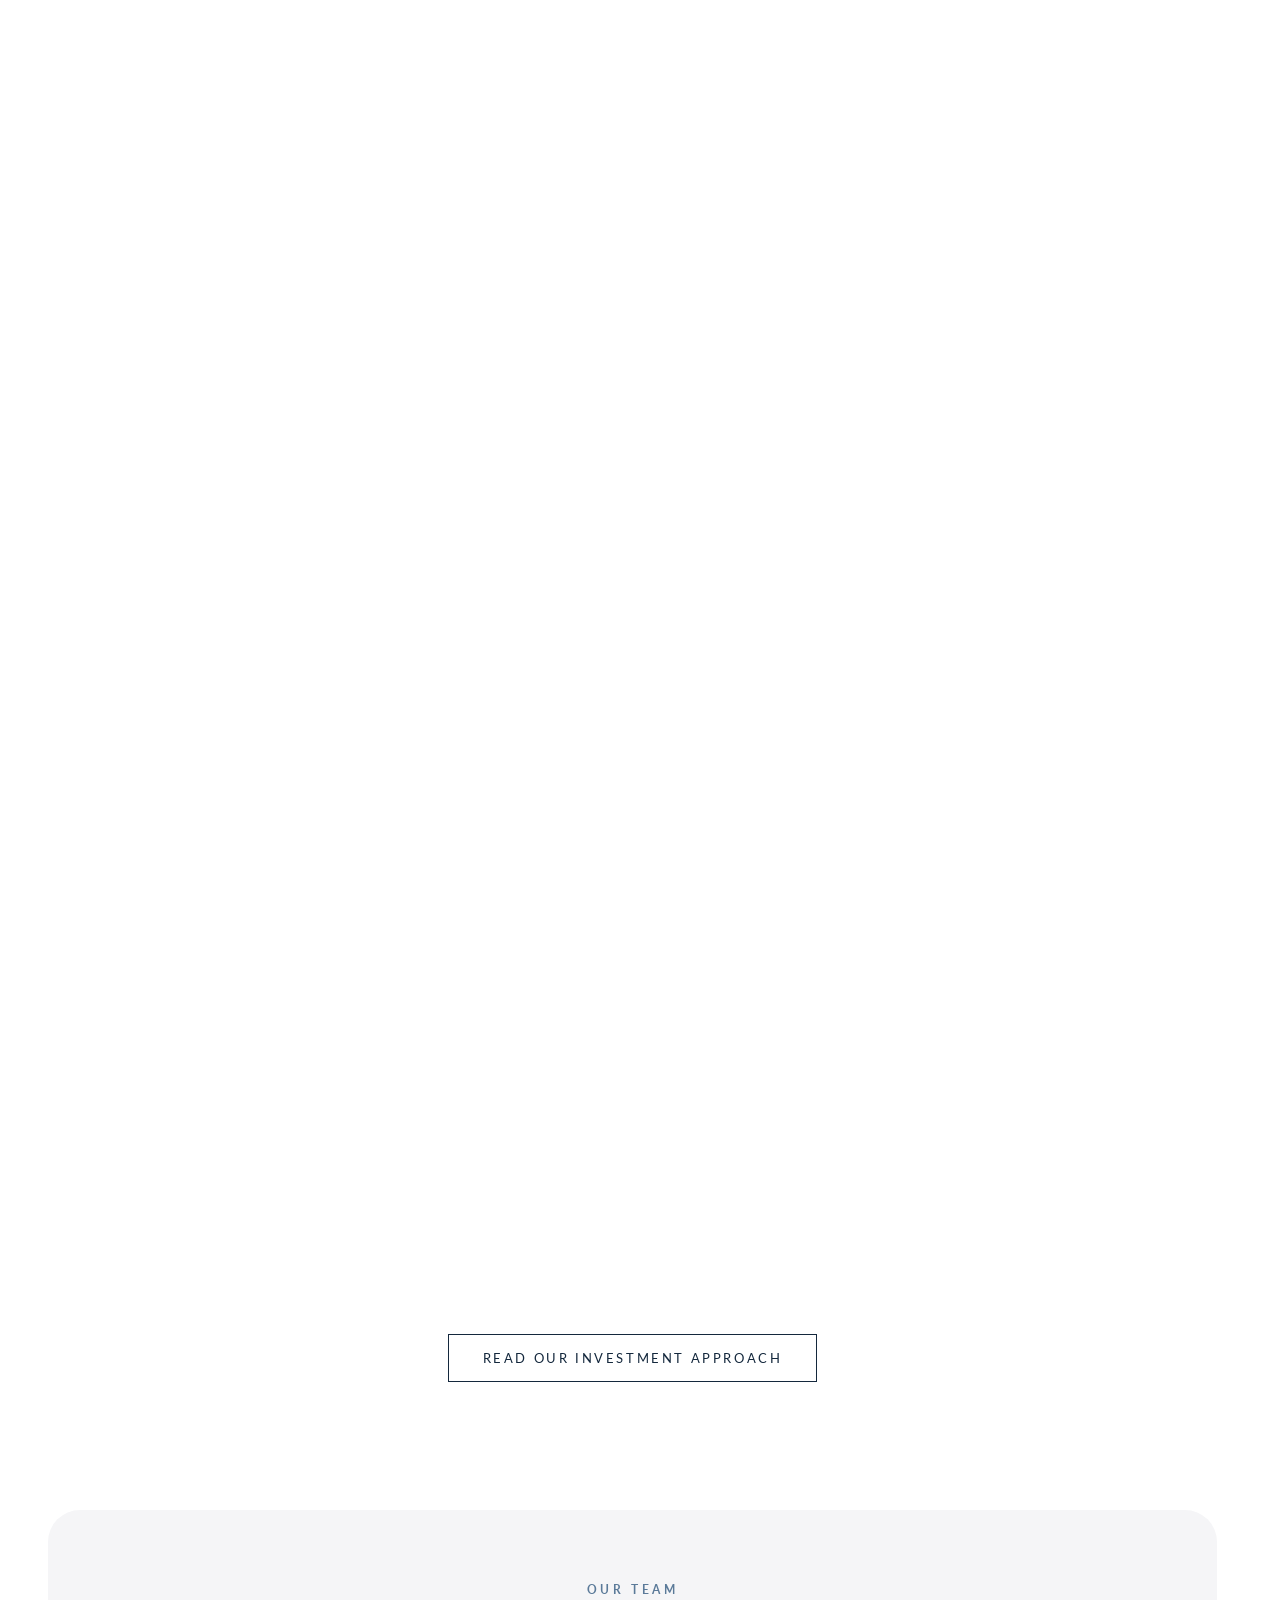
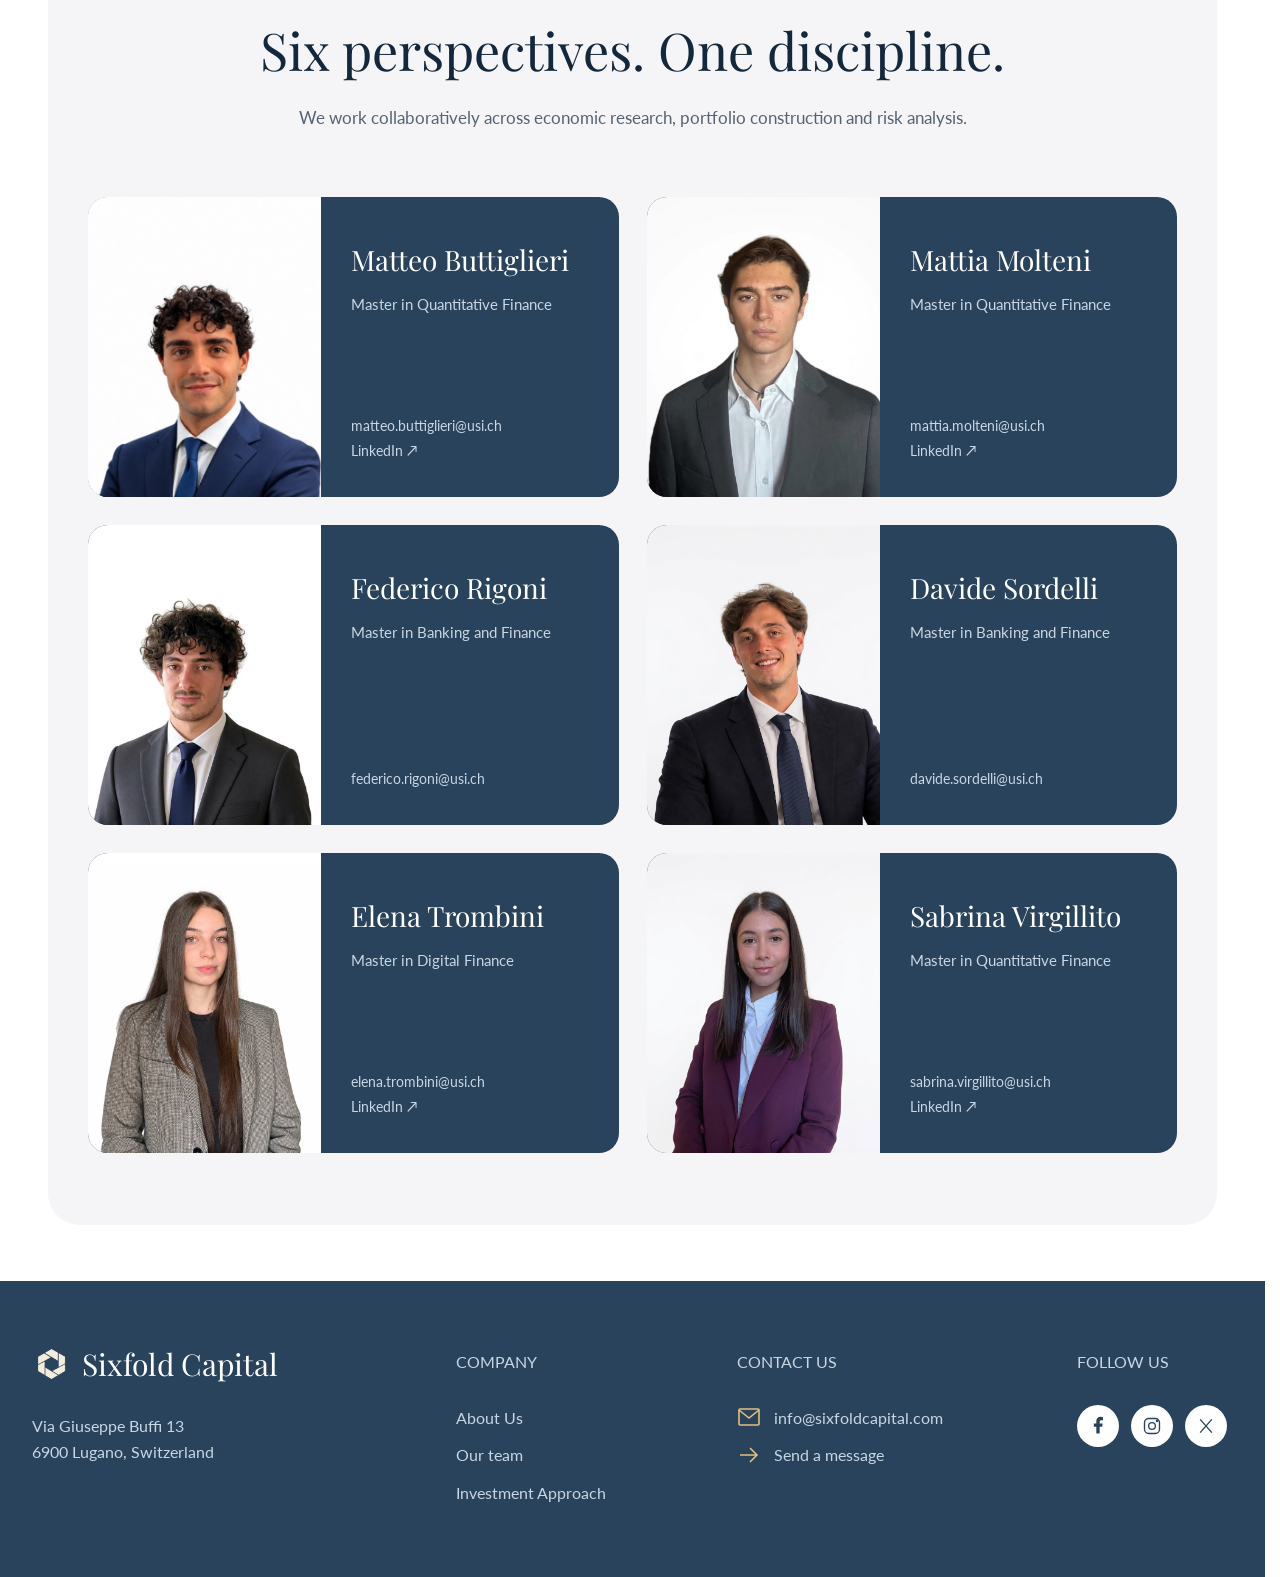
==== commit 279c32d7: "Zoom out Elena Trombini photo" ====
--- a/index.html
+++ b/index.html
@@ -74,7 +74,7 @@
 <div class="m"><div class="p" role="img" aria-label="Mattia Molteni" style="background-image:url(mattia-molteni.jpg)"></div><div class="i"><h4>Mattia Molteni</h4><p class="degree">Master in Quantitative Finance</p><div class="c"><a href="mailto:mattia.molteni@usi.ch">mattia.molteni@usi.ch</a><br><a href="https://www.linkedin.com/in/mattia-molteni-6b993a399/" target="_blank" rel="noopener noreferrer" aria-label="Mattia Molteni on LinkedIn (opens in a new tab)">LinkedIn ↗</a></div></div></div>
 <div class="m"><div class="p" role="img" aria-label="Federico Rigoni" style="background-image:url(federico-rigoni.jpg)"></div><div class="i"><h4>Federico Rigoni</h4><p class="degree">Master in Banking and Finance</p><div class="c"><a href="mailto:federico.rigoni@usi.ch">federico.rigoni@usi.ch</a></div></div></div>
 <div class="m"><div class="p" role="img" aria-label="Davide Sordelli" style="background-image:url(davide-sordelli.jpg)"></div><div class="i"><h4>Davide Sordelli</h4><p class="degree">Master in Banking and Finance</p><div class="c"><a href="mailto:davide.sordelli@usi.ch">davide.sordelli@usi.ch</a></div></div></div>
-<div class="m"><div class="p" role="img" aria-label="Elena Trombini" style="background-image:url(elena-trombini.jpg?v=2)"></div><div class="i"><h4>Elena Trombini</h4><p class="degree">Master in Digital Finance</p><div class="c"><a href="mailto:elena.trombini@usi.ch">elena.trombini@usi.ch</a><br><a href="https://www.linkedin.com/in/elena-trombini-b59a7b319/" target="_blank" rel="noopener noreferrer" aria-label="Elena Trombini on LinkedIn (opens in a new tab)">LinkedIn ↗</a></div></div></div>
+<div class="m"><div class="p" role="img" aria-label="Elena Trombini" style="background-image:url(elena-trombini.jpg?v=3)"></div><div class="i"><h4>Elena Trombini</h4><p class="degree">Master in Digital Finance</p><div class="c"><a href="mailto:elena.trombini@usi.ch">elena.trombini@usi.ch</a><br><a href="https://www.linkedin.com/in/elena-trombini-b59a7b319/" target="_blank" rel="noopener noreferrer" aria-label="Elena Trombini on LinkedIn (opens in a new tab)">LinkedIn ↗</a></div></div></div>
 <div class="m"><div class="p" role="img" aria-label="Sabrina Virgillito" style="background-image:url(sabrina-virgillito.jpg)"></div><div class="i"><h4>Sabrina Virgillito</h4><p class="degree">Master in Quantitative Finance</p><div class="c"><a href="mailto:sabrina.virgillito@usi.ch">sabrina.virgillito@usi.ch</a><br><a href="https://www.linkedin.com/in/sabrina-virgillito-b2337025b/" target="_blank" rel="noopener noreferrer" aria-label="Sabrina Virgillito on LinkedIn (opens in a new tab)">LinkedIn ↗</a></div></div></div>
 </div></div>
 <footer class="site-footer"><div class="footer-identity"><div class="footer-brand"><img src="sixfold-symbol-ivory.png" alt="" width="38" height="38"><span>Sixfold Capital</span></div><p>Via Giuseppe Buffi 13<br>6900 Lugano, Switzerland</p></div><div class="footer-company"><h2>Company</h2><ul><li><a href="index.html#about">About Us</a></li><li><a href="index.html#team">Our team</a></li><li><a href="investment-approach.html">Investment Approach</a></li></ul></div><div class="footer-contact"><h2>Contact us</h2><ul><li><a href="mailto:info@sixfoldcapital.com"><svg viewBox="0 0 24 24" aria-hidden="true" fill="none" stroke="currentColor" stroke-width="1.6"><rect x="2" y="4" width="20" height="16" rx="1"/><path d="m2 5 10 8L22 5"/></svg><span>info@sixfoldcapital.com</span></a></li><li><a href="contact.html"><svg viewBox="0 0 24 24" aria-hidden="true" fill="none" stroke="currentColor" stroke-width="1.6"><path d="M3 12h17m-7-7 7 7-7 7"/></svg><span>Send a message</span></a></li></ul></div><div class="footer-socials"><h2>Follow us</h2><div class="social-links"><a href="https://www.facebook.com/" target="_blank" rel="noopener noreferrer" aria-label="Facebook"><svg viewBox="0 0 24 24" aria-hidden="true" fill="currentColor"><path d="M14 21v-8h3l.5-4H14V7c0-1 .3-2 2-2h2V1.4A26 26 0 0 0 15 1c-3 0-5 2-5 5v3H7v4h3v8z"/></svg></a><a href="https://www.instagram.com/" target="_blank" rel="noopener noreferrer" aria-label="Instagram"><svg viewBox="0 0 24 24" aria-hidden="true" fill="none" stroke="currentColor" stroke-width="1.6"><rect x="3" y="3" width="18" height="18" rx="5"/><circle cx="12" cy="12" r="4"/><circle cx="18" cy="6" r=".7" fill="currentColor"/></svg></a><a href="https://x.com/" target="_blank" rel="noopener noreferrer" aria-label="X"><svg viewBox="0 0 24 24" aria-hidden="true" fill="none" stroke="currentColor" stroke-width="1.6"><path d="m5 4 14 16M19 4 5 20"/></svg></a></div></div></footer>
